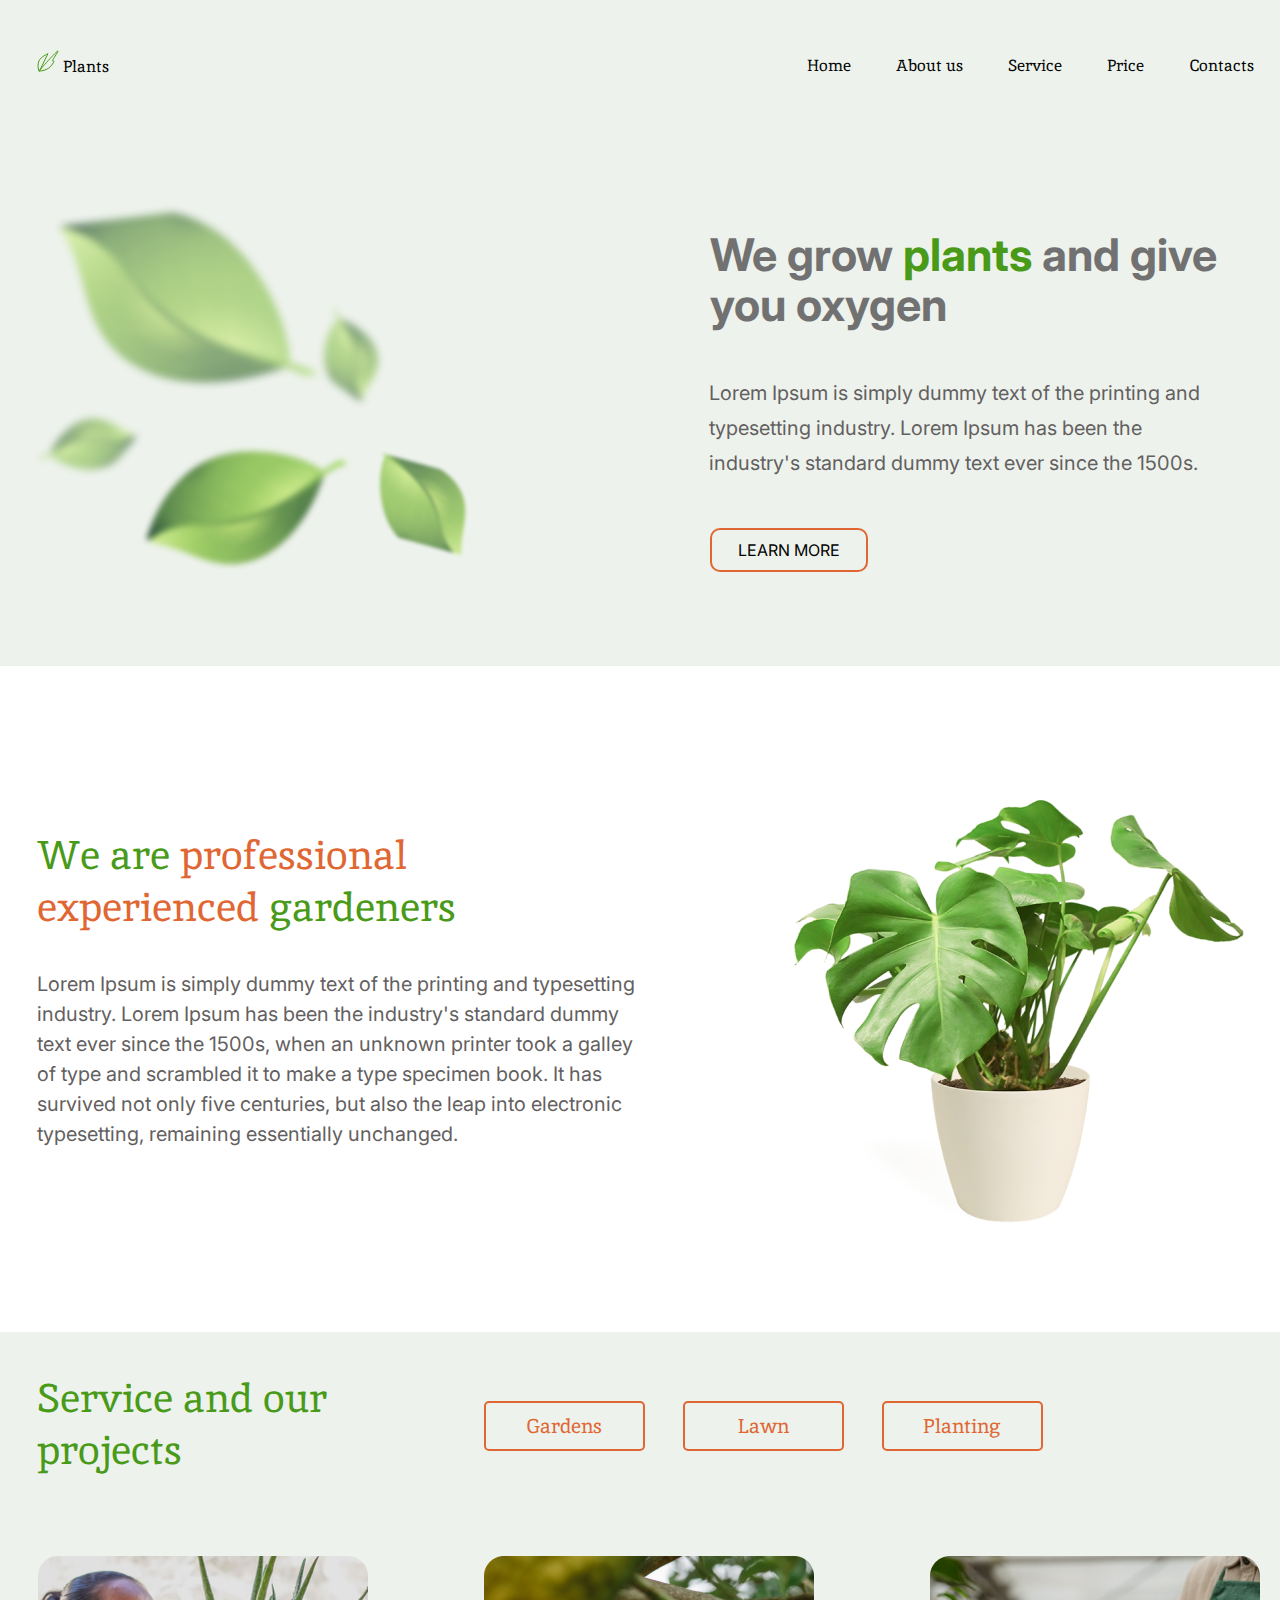
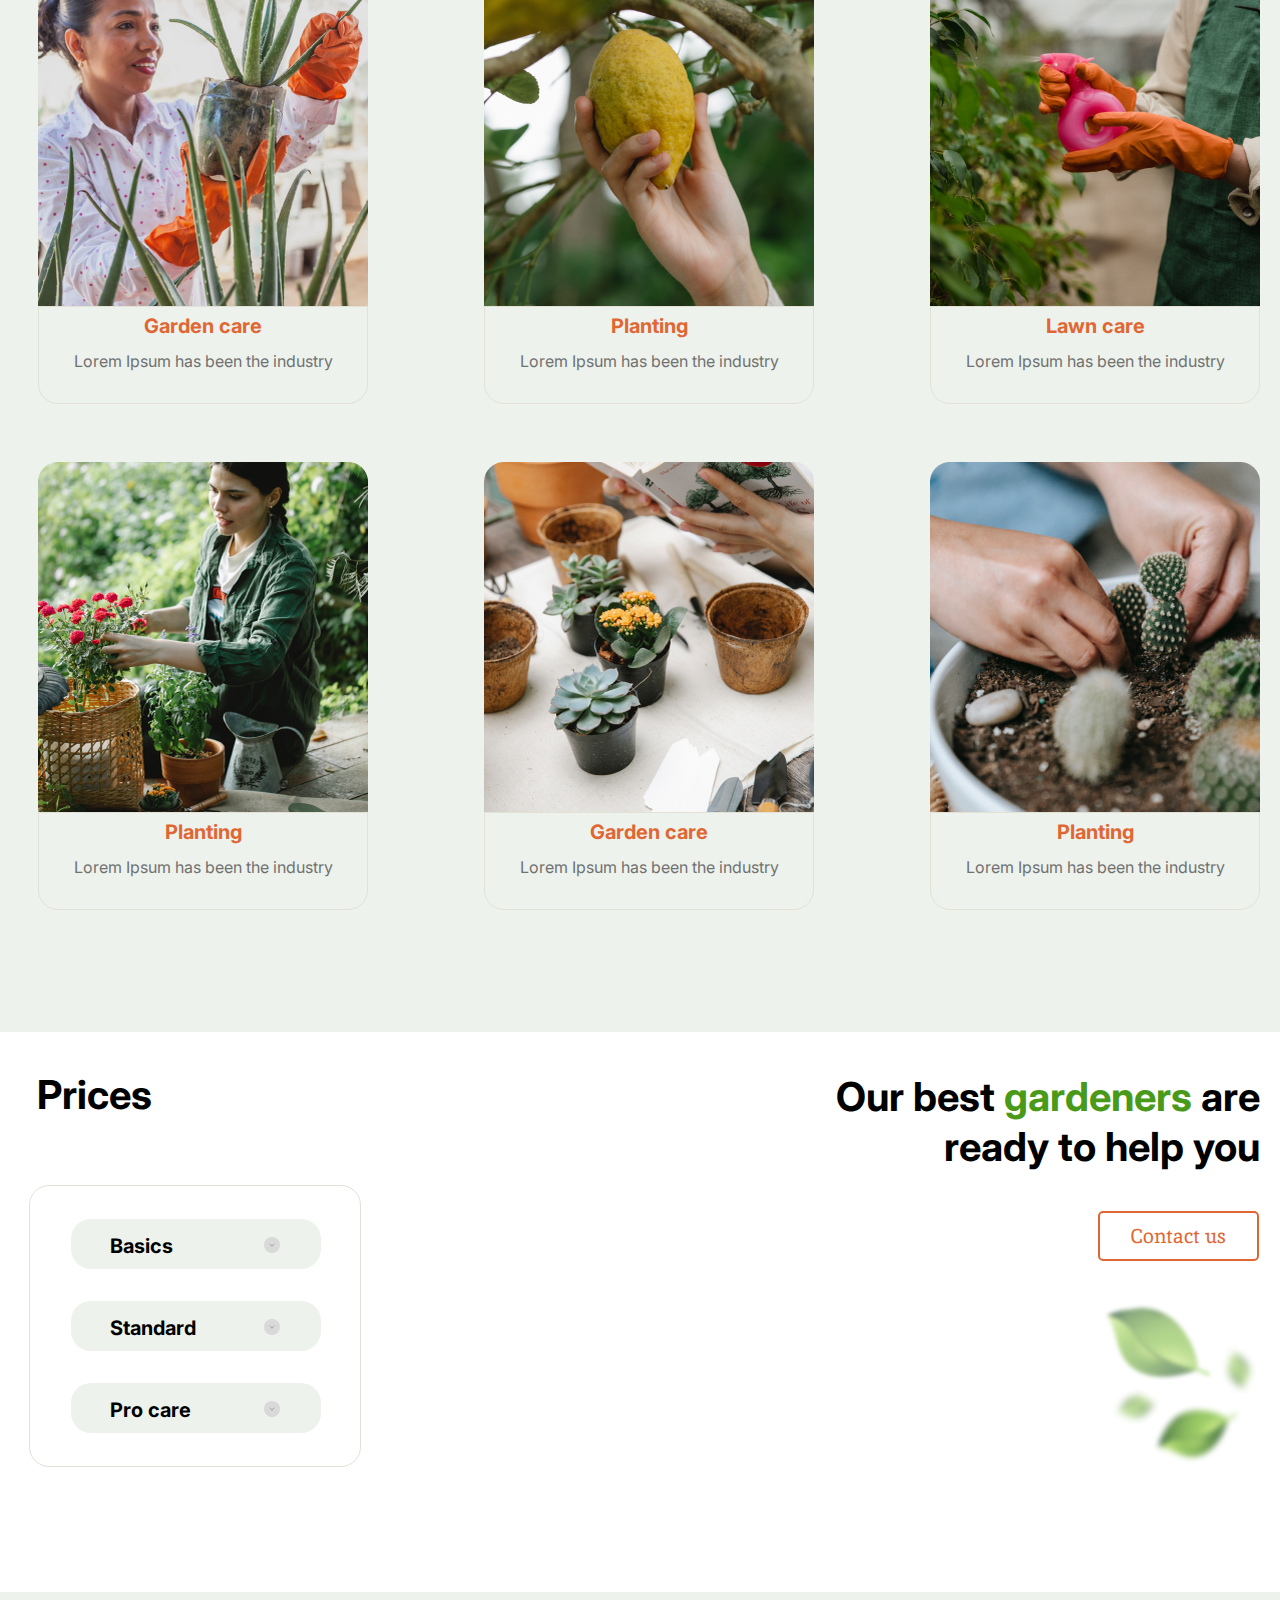
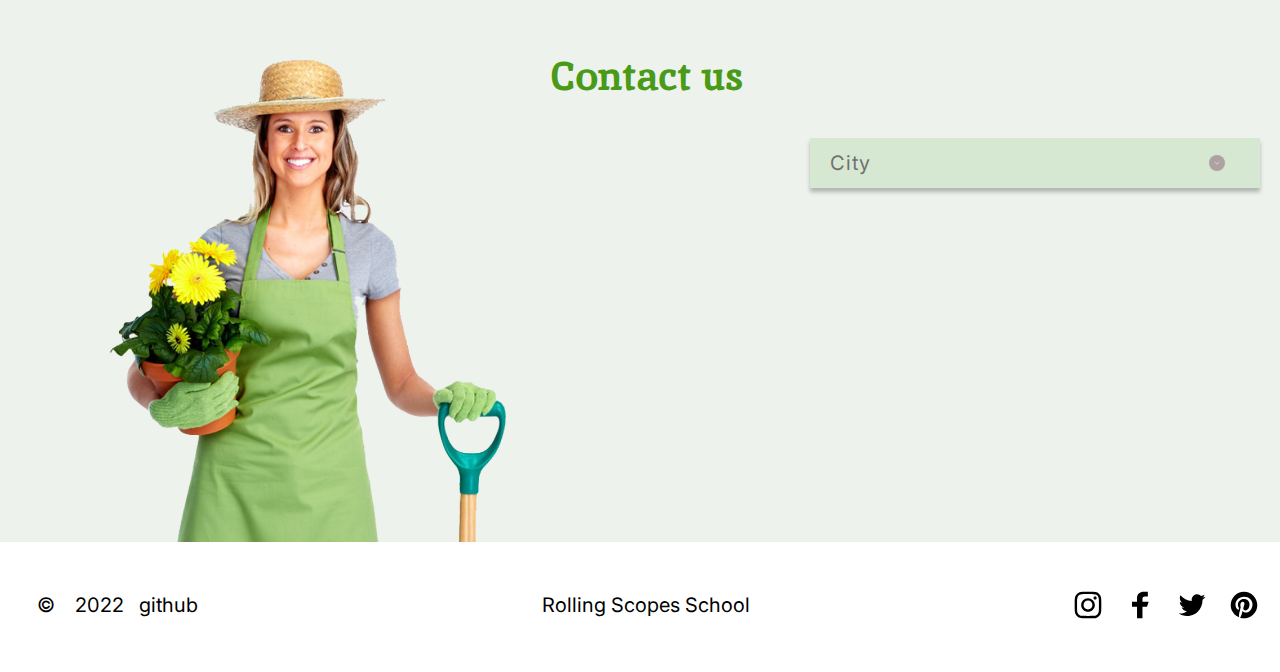
==== plants/index.html @ a3a56890 "init: add index.js" ====
<!DOCTYPE html>
<html lang="en">
<head>
    <meta charset="UTF-8">
    <meta http-equiv="X-UA-Compatible" content="IE=edge">
    <meta name="viewport" content="width=device-width, initial-scale=1.0">
    <title>Plants</title>
    <link rel="stylesheet" type="text/css" href="./assets/normalize.css">
    <link rel="preconnect" href="https://fonts.googleapis.com">
    <link rel="preconnect" href="https://fonts.gstatic.com" crossorigin>
    <link href="https://fonts.googleapis.com/css2?family=Inika:wght@400;700&family=Inter:wght@400;700&display=swap" rel="stylesheet">
    <link rel="stylesheet" href="style.css">
    <link rel="shortcut icon" href="./assets/img/favicon.png" type="image/x-icon">
</head>
<body>
    <header class="header">
        <div class="wrapper_header">
            <div class="header__logo-container">
            <a href="#"><img src="./assets/svg/logo_vector.svg" class="logo_img" alt="logo_plants"></a>
            <span>Plants</span>
            </div>
            <nav class="header__navigatiion">
                <ul class="navigation">
                    <li class="navigation__link"><a href="#" class="link-navigation">Home</a></li>
                    <li class="navigation__link"><a href="#about" class="link-navigation">About us</a></li>
                    <li class="navigation__link"><a href="#service" class="link-navigation">Service</a></li>
                    <li class="navigation__link"><a href="#price" class="link-navigation">Price</a></li>
                    <li class="navigation__link"><a href="#contact" class="link-navigation">Contacts</a></li>
                </ul>
            </nav>
        </div>
    </header>
    <main>
    <section class="welcome">
        <div class="wrapper_welcome">
            <div class="welcome__content">
                <h1 class="h1-welcome">We grow <span class="colortext">plants</span> and give you oxygen</h1>
                <p class="welcome_text">Lorem Ipsum is simply dummy text of the printing and typesetting industry. Lorem Ipsum has been the industry's standard dummy text ever since the 1500s.</p>
                <div class="welcome_buttons">
                    <button class="button button_bordered">LEARN MORE</button>
                </div>
           </div>
           <img src="./assets/img/leafs.png" class="welcome_img" alt="leafs">   
        </div>
    </section>
    <section class="about">
        <div class="wrapper_about">
            <div class="about__content">
                <h2 class="about-h2">We are <span class="pro">professional experienced</span> gardeners</h2>
                <p class="about_text">Lorem Ipsum is simply dummy text of the printing and typesetting industry. Lorem Ipsum has been the industry's standard dummy text ever since the 1500s, when an unknown printer took a galley of type and scrambled it to make a type specimen book. It has survived not only five centuries, but also the leap into electronic typesetting, remaining essentially unchanged.</p>
            </div>
            <img src="./assets/img/houseplant_1.png" class="houseplant" alt="houseplant">
        </div>
    </section>
    <section class="service" id="service">
        <div class="wrapper-services-content">            
            <h2 class="h2-service">Service and our projects</h2>
            <div class="service_buttons">
                <button class="button button_bordered_colored">Gardens</button>
                <button class="button button_bordered_colored">Lawn</button>
                <button class="button button_bordered_colored">Planting</button>
            </div>
        </div>
           
        
        <div class="wrapper-services">  
            <ul class="layout-3-column">
                <li class="service_item">
                    <img src="./assets/img/first.png" class="item-image" alt="service img">
                    <div class="item-wrapper">
                        <h3 class="item-h3">Garden care</h3>
                        <p class="item-text">Lorem Ipsum has been the industry</p>
                    </div>
                </li>
                <li class="service_item">
                    <img src="./assets/img/second.png" class="item-image" alt="service img">
                    <div class="item-wrapper">
                        <h3 class="item-h3">Planting</h3>
                        <p class="item-text">Lorem Ipsum has been the industry</p>
                    </div>
                </li>
                <li class="service_item">
                    <img src="./assets/img/third.png" class="item-image" alt="service img">
                    <div class="item-wrapper">
                        <h3 class="item-h3">Lawn care</h3>
                        <p class="item-text">Lorem Ipsum has been the industry</p>
                    </div>
                </li>
                <li class="service_item_">
                    <img src="./assets/img/fourth.png" class="item-image" alt="service img">
                    <div class="item-wrapper">
                        <h3 class="item-h3">Planting</h3>
                        <p class="item-text">Lorem Ipsum has been the industry</p>
                    </div>
                </li>
                <li class="service_item_">
                    <img src="./assets/img/fifth.png" class="item-image" alt="service img">
                    <div class="item-wrapper">
                        <h3 class="item-h3">Garden care</h3>
                        <p class="item-text">Lorem Ipsum has been the industry</p>
                    </div>
                </li>
                <li class="service_item_">
                    <img src="./assets/img/sixth.png" class="item-image" alt="service img">
                    <div class="item-wrapper">
                        <h3 class="item-h3">Planting</h3>
                        <p class="item-text">Lorem Ipsum has been the industry</p>
                    </div>
                </li>
            </ul>
        </div>
    </section>


    <section class="prices" id="price">
        <div class="wrapper_prices">
            <div class="prices-box">
                <h2 class="prices-h2">Prices</h2>
                <div class="accourdion">
                    <!--<ul class="accourdion-ul">
                        <li class="accourdion-li">
                            Basics
                        </li>
                        <li class="accoudion-li">
                            Standard
                        </li>
                        <li class="accourdion-li">
                            Pro care
                        </li>
                    </ul>-->
                    <div class="accurdion-list">
                    <details class="details_">
                        <summary class="accourdion-list-item">Basics</summary>
                        <!--Some text-->
                    </details>
                    <details class="details_">
                        <summary class="accourdion-list-item">Standard</summary>
                        <!--Some text-->
                    </details>
                    <details class="details_">
                        <summary class="accourdion-list-item">Pro care</summary>
                        <!--Some text-->
                    </details>
                    </div>
                </div>
            </div>
            <div class="text-call-us">
                <p class="call-us-text">Our best <span class="colortext">gardeners</span> are ready to help you</p>
            
                <div class="prices_button">
                    <button class="button button_bordered_bgwhite">Contact us</button>
                 </div>
                 <img src="./assets/img/leafs-sm.png" class="leaf_sm" alt="leaf">
           </div>
        </div>
    </section>


    
   <section class="contacts" id="contact">
        <div class="wrapper-contacts">
            <h2 class="h2-contacts">Contact us</h2>

            <div class="prices_contact">
                <div class="city-menu">City</div>
            </div>
        </div>
    </section>
    </main>
   <footer class="footer">
        <div class="wrapper-footer">
        
            <a href="http://github.com/alexey888888/" class="github">
                &#169; &nbsp;&nbsp;&nbsp;2022&nbsp;&nbsp; github
            </a>
            <a href="http://rs.school/js-stage0/" class="rsschool">Rolling Scopes School</a>
            <ul class="social">
                <li class="social-item"><a href="#"><img src="./assets/svg/inst.svg" alt="icon-inst"></a></li>
                <li class="social-item"><a href="#"><img src="./assets/svg/fb.svg" alt="icon-inst"></a></li>
                <li class="social-item"><a href="#"><img src="./assets/svg/tw.svg" alt="icon-inst"></a></li>
                <li class="social-item"><a href="#"><img src="./assets/svg/pinterest.svg" alt="icon-inst"></a></li>
            </ul>
            
        </div>
    </footer>
    <script src="index.js"></script>
</body>
</html>
---- plants/style.css ----
html {
    font-size: 10px;
    scroll-behavior: smooth;
}

body {
    font-size: 1.6rem;
    font-family: 'Inter', Verdana, sans-serif;

}

.logo_img {
    padding-left: 3px;
}

.header {
    box-sizing: border-box;
    height: 134px;
    background: #EDF2EC;
    padding: 20px 0 62px 7px;
    font-family: 'Inika', serif;
    margin: auto;
}

.wrapper_header {
    display: flex;
    max-width: 1220px;
    margin: auto;
    align-items: center;
    justify-content: space-between;
}

.navigation {
    width: 452px;
    padding-left: 109px;
    display: flex;
    justify-content: space-between;
    font-size: 16px;
    line-height: 50px;
    color: #010201;
}

.navigation__link {
    list-style: none;
    padding-left: 5px;
    padding-top: 5px;
    padding-bottom: 0px;
    padding-right: 0px;
    cursor: pointer;
}

.link-navigation {
    text-decoration: none;
    color:#010201;
}

.link-navigation:hover {
    color: #E06733;
    transition: all .3s;
}

.navigation__link:hover {
    color: #E06733;
}

.button {
    font-family: 'Inter';
    font-style: normal;
    font-weight: 400;
    font-size: 16px;
    line-height: 20px;
    color: #010201;
    transition: all .9s;
}

.button_bordered {
    background: #EDF2EC;
    box-sizing: border-box;
    width: 158px;
    height: 44px;
    left: 734px;
    top: 377px;
    border: 2px solid #E06733;
    border-radius: 10px;
    cursor: pointer;
}

.button_bordered:hover {
    background: #E06733;
    color: #FFFFFF;
}

.welcome_buttons {
    position: relative;
    left: 8px;
    top: 3px;
}

.welcome {
    margin: auto;
    box-sizing: border-box;
    height: 532px;
    background: #EDF2EC;
}

.wrapper_welcome {
    display: flex;
    max-width: 1222px;
    margin: auto;
    align-items: center;
    justify-content: space-between;
    flex-direction: row-reverse;
    height: 407.36px;
    padding-top: 62px;
}

.h1-welcome {
    margin: 0 auto;
    font-family: 'Inter';
    font-style: normal;
    font-weight: 700;
    font-size: 45px;
    line-height: 50px;
    width: 549px;
    height: 150px;
    color: #717171;
    position: relative;
    left: 8px;
}

.colortext {
    color: #499A18;
}

.welcome_text {
    width: 525.44px;
    height: 105px;
    font-family: 'Inter';
    font-style: normal;
    font-weight: 400;
    font-size: 20px;
    line-height: 35px;
    color: #636060;
    position: relative;
    left: 7px;
    top: -24px;
}

.about {
    box-sizing: border-box;
    margin: auto;
    height: 666px;
    background: #FFFFFF;
    }

.wrapper_about {
    display: flex;
    max-width: 1222px;
    margin: auto;
    align-items: center;
    justify-content: space-between;
    height: 479px;
    padding-top: 93px;
    }

.about-h2 {
    width: 463px;
    height: 102px;
    font-family: 'Inika';
    font-style: normal;
    font-weight: 400;
    font-size: 40px;
    line-height: 52px;
    color: #499A18;
    position: relative;
    left: 8px;
    top: -5px;
}

.pro {
    color: #E06733;
}

.about_text {
    width: 605px;
    height: 208px;
    font-family: 'Inter';
    font-style: normal;
    font-weight: 400;
    font-size: 20px;
    line-height: 30px;
    color: #636060;
    position: relative;
    left: 8px;
}

.houseplant {
    position: relative;
    left: 7px;
}

.service {
    margin: auto;
    box-sizing: border-box;
    height: 1300px;
    left: 0px;
    top: 1332px;
    background: #EDF2EC;
}

.wrapper-services-content {
    box-sizing: border-box;
    height: 94px;
    display: flex;
    max-width: 1007px;
    margin: auto;
    align-items: center;
    justify-content: space-between;
}

.h2-service {
width: 306px;
height: 94px;
font-family: 'Inika';
font-style: normal;
font-weight: 400;
font-size: 40px;
line-height: 52px;
color: #499A18;
position: relative;
top: 40px;
right: 100px;
}

.button_bordered_colored {
    color:  #E06733;
    background: #EDF2EC;
    box-sizing: border-box;
    width: 161px;
    height: 50px;
    border: 2px solid #E06733;
    border-radius: 5px;
    cursor: pointer;
    font-family: 'Inika';
    font-style: normal;
    font-weight: 400;
    font-size: 20px;
    line-height: 26px;
}

.button_bordered_colored:hover {
    background: #E06733;
    color: #FFFFFF; 
}

.service_buttons {
    margin: auto;
    width: 559px;
    height: 50px;
    display: flex;
    justify-content: space-between;
    position: relative;
    top: 47px;
    right: 30px;
}

.wrapper-services {
    margin: auto;
    max-width: 1222px;
    height: 955px;
    display: flex;
    align-items: center;
    justify-content: space-between;
}

.layout-3-column {
    display: grid;
    grid-template-columns: 1fr 1fr 1fr;
    column-gap: 116px;
    row-gap: 30px;
    padding-top: 230px;
    padding-left: 9px;

    
}


.item-wrapper {
    border: 1px solid #E3E1D5;
    border-bottom-left-radius: 20px;
    border-bottom-right-radius: 20px;
}

.item-image {
    display: block;
}

.service_item_ {
    position: relative;
    top: 28px;
    list-style: none;
}

.service_item {
    list-style: none;
}

.item-h3 {
    text-align: center;
    position: relative;
    bottom:11px;
    font-family: 'Inter';
    font-style: normal;
    font-weight: 700;
    font-size: 20px;
    line-height: 20px;
    color: #E06733;
}

.item-text {
    text-align: center;
    position: relative;
    bottom: 16px;
    font-family: 'Inter';
    font-style: normal;
    font-weight: 400;
    font-size: 16px;
    line-height: 20px;
    color: #717171;
}

.prices {
    box-sizing: border-box;
    margin: auto;
    height: 560px;
    background: #FFFFFF;
    }

.wrapper_prices {
    max-width: 1222px;
    margin: auto;
    display: flex;
    align-items: center;
    justify-content: space-between;
}

.price-box {
    position: absolute;  
}

.accourdion {
    box-sizing: border-box;
    display: flex;
    width: 332px;
    height: 282.01px;
    padding: 33px 41px;
    border: 1px solid #E3E1D5;
    border-radius: 20px;
    position: absolute;
}

.accurdion-list {
    width: 452px;
    display: flex;
    flex-direction: column;
    align-items: center;

    font-size: 16px;
    line-height: 50px;
    color: #010201;

}

.details_ {
    padding-bottom: 32px;
}

summary {
    display: block;
  }
  
 summary::-webkit-details-marker {
    display: none;
  }

.accourdion-list-item {
    font-family: 'Inter';
    font-style: normal;
    font-weight: 700;
    font-size: 20px;
    line-height: 20px;
    color: #010201;
    transition: all .3s;
    background: #EDF2EC;
    box-sizing: border-box;
    width: 250px;
    height: 50px;
    left: 734px;
    top: 377px;
    border-radius: 20px;
    cursor: pointer;
    padding-top: 17px;
    padding-left: 39px;
    color: #000000;
  }

.accourdion-list-item:hover {
    background-color: #D6E7D2;
    transition: all .9s;
  }

.text-call-us {
    display: flex;
    flex-direction: column;
    align-items: flex-end;
}

.button_bordered_bgwhite {
    color:  #E06733;
    background: #FFFFFF;
    box-sizing: border-box;
    width: 161px;
    height: 50px;
    border: 2px solid #E06733;
    border-radius: 5px;
    cursor: pointer;
    font-family: 'Inika';
    font-style: normal;
    font-weight: 400;
    font-size: 20px;
    line-height: 26px;
    position: relative;
    left: 8px;
    bottom: 1px;
}

.button_bordered_bgwhite:hover {
    background: #E06733;
    color: #FFFFFF; 
}

.text-call-us {
    width: 452px;
    height: 191.01px;
}

.call-us-text {
    font-family: 'Inter';
    font-style: normal;
    font-weight: 700;
    font-size: 40px;
    line-height: 50px;
    text-align: right;
    color: #000000;
    position: relative;
    left: 9px;
}

.leaf_sm {
   position: relative;
   top: 33px;
   left: 16px;
}

.prices-h2 {
    font-family: 'Inter';
    font-style: normal;
    font-weight: 700;
    font-size: 40px;
    line-height: 48px;
    color: #000000;
    position: relative;
    left: 8px;
    bottom: 33px;
}

.accourdion-list-item::after {
    content: "";
    display: block;
    width: 16px;
    height: 16px;
    border-radius: 50%;
    background-color: #D9D9D9;
    background-image: url(assets/svg/arrow.svg);
    background-position: 50% 50%;
    background-repeat: no-repeat;
    position: relative;
    bottom: 19px;
    left: 154px;
}

.contacts {
    margin: auto;
    box-sizing: border-box;
    height: 550px;
    background: #EDF2EC;
    background-image: url(assets/img/contact_woman.png);
    background-repeat: no-repeat;
    background-position: 110px bottom;
}

.wrapper-contacts {
    box-sizing: border-box;
    width: 1007px;
    height: 94px;
    display: flex;
    max-width: 1007px;
    margin: auto;
    align-items: center;
    justify-content: space-between;     
}

.h2-contacts {
    font-family: 'Inika';
    font-style: normal;
    font-weight: 700;
    font-size: 40px;
    line-height: 52px;
    color: #499A18;
    position: relative;
    left: 414px;
    top: 37px;
}

.city-menu {
    font-family: 'Inter';
    font-style: normal;
    font-weight: 400;
    font-size: 20px;
    line-height: 40px;
    letter-spacing: 0.05em;
    color: #717171;
    transition: all .3s;
    background: #D6E7D2;
    box-sizing: border-box;
    width: 450px;
    height: 50px;
    cursor: pointer;
    padding: 5px 35px 5px 20px;
    box-shadow: 0 4px 4px rgb(0 0 0 / 25%);
  }

.city-menu::after {
    content: "";
    display: block;
    width: 16px;
    height: 16px;
    border-radius: 50%;
    background-color: #AEA1A1;
    background-image: url(assets/svg/arrow_2.svg);
    background-position: 50% 50%;
    background-repeat: no-repeat;
    position: relative;
    bottom: 28px;
    left: 379px;
}

.city-menu:hover {
    background-color: #C1E698;
    transition: all .9s;
  }

.prices_contact {
    position: relative;
    left: 116px;
    top: 124px;
}

.footer {
    height: 130px;
    box-sizing: border-box;
    background: #FFFFFF;
    margin: auto;
}

.wrapper-footer {
    box-sizing: border-box;
    display: flex;
    max-width: 1220px;
    margin: auto;
    align-items: center;
    justify-content: space-between;
}

.social {
    width: 188px;
    display: flex;
    justify-content: space-between;
    position: relative;
    top: 31px;
    left: 10px;
    }

.social-item {
    list-style: none;
}

.github {
    text-decoration: none;
    color: #000000;
    font-family: 'Inter';
    font-style: normal;
    font-weight: 400;
    font-size: 20px;
    line-height: 50px;
    position: relative;
    top: 29px;
    left: 7px;
}

.rsschool {
    text-decoration: none;
    color: #000000;
    font-family: 'Inter';
    font-style: normal;
    font-weight: 400;
    font-size: 20px;
    line-height: 50px;
    position: relative;
    top: 29px;
    left: 39px;
}
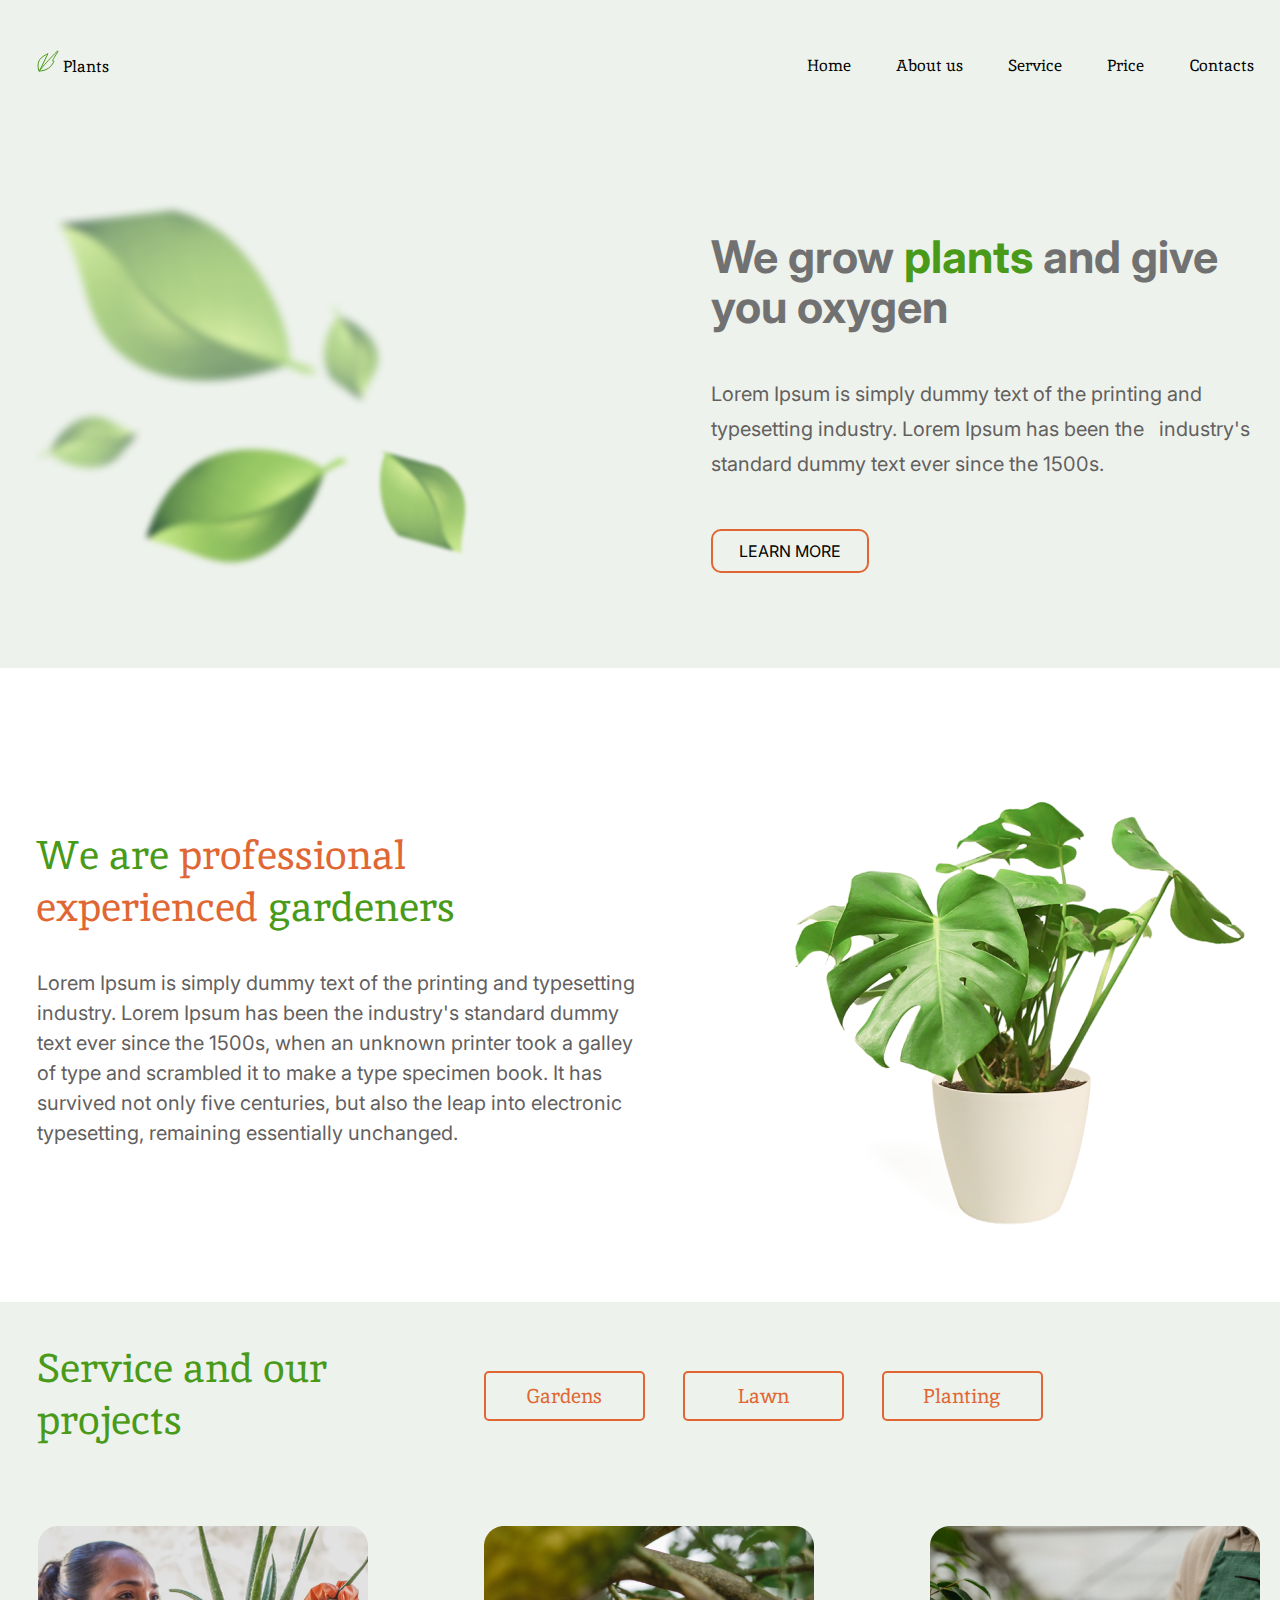
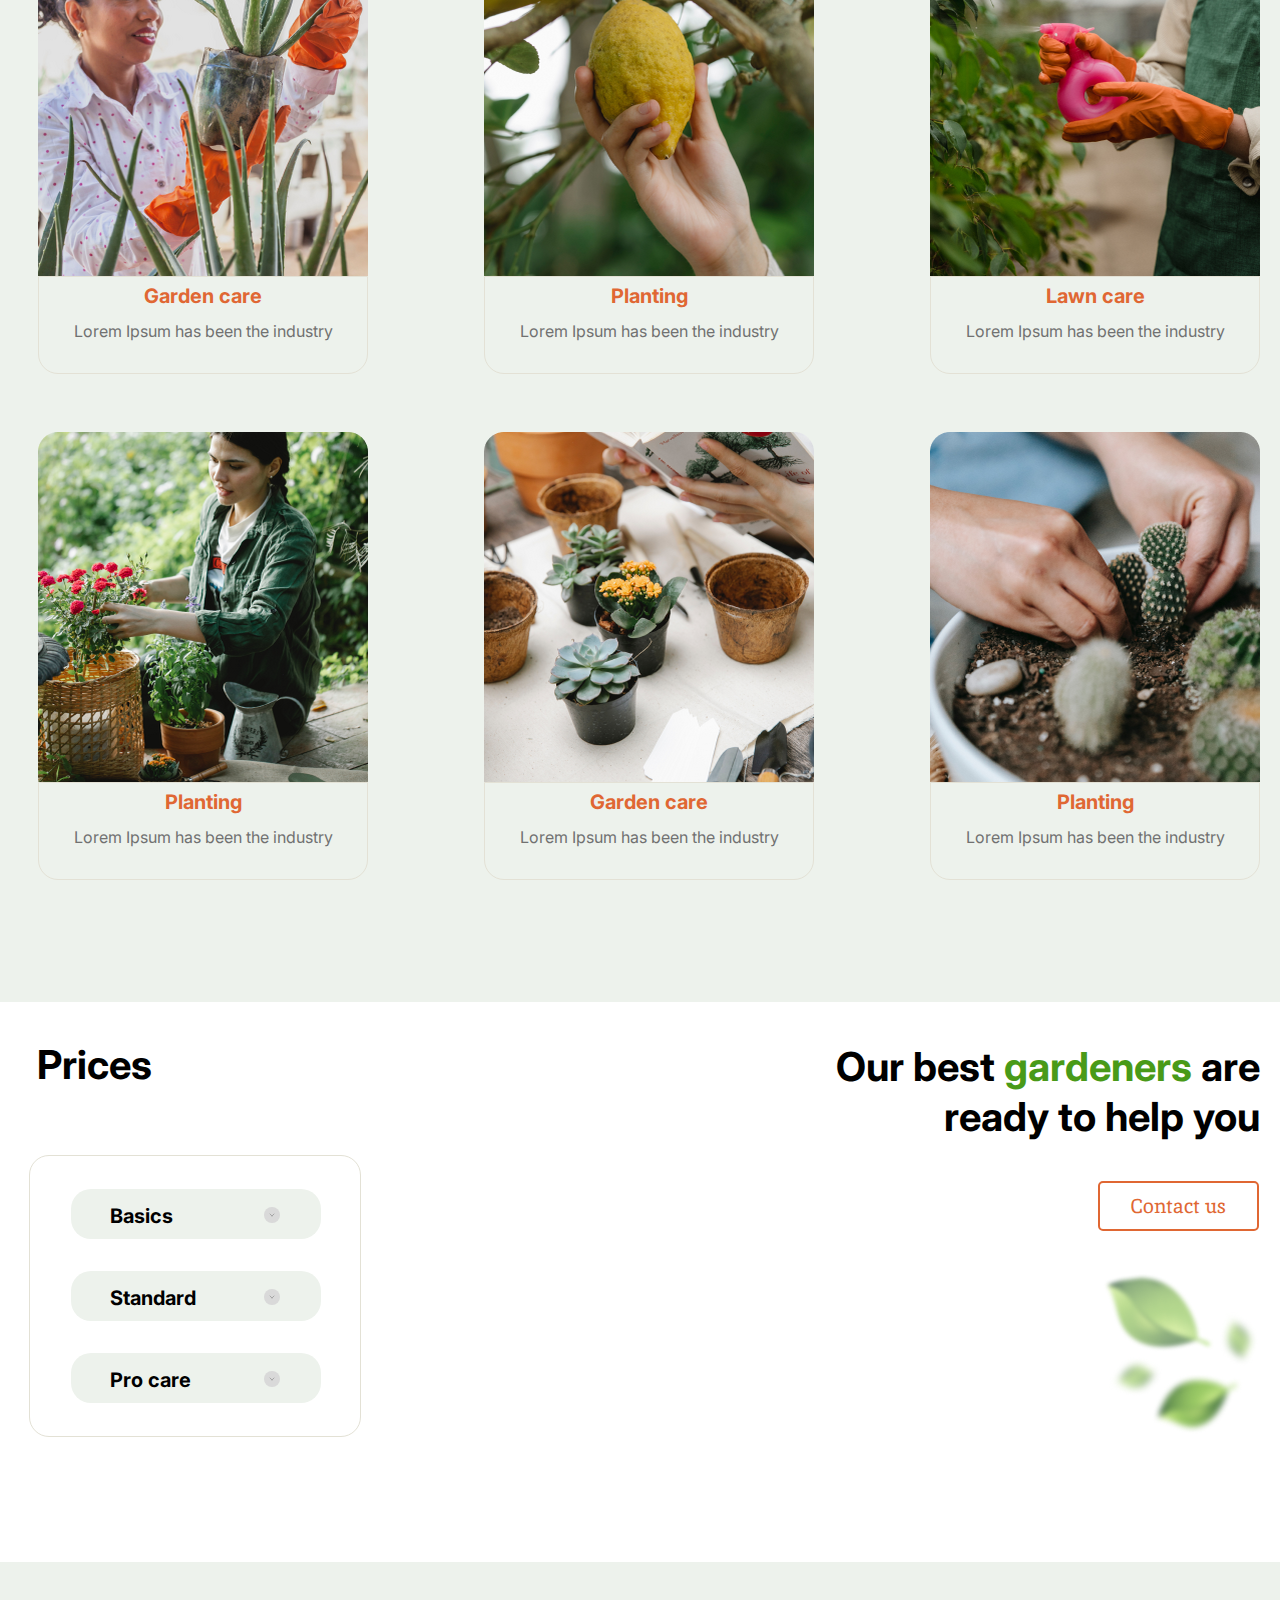
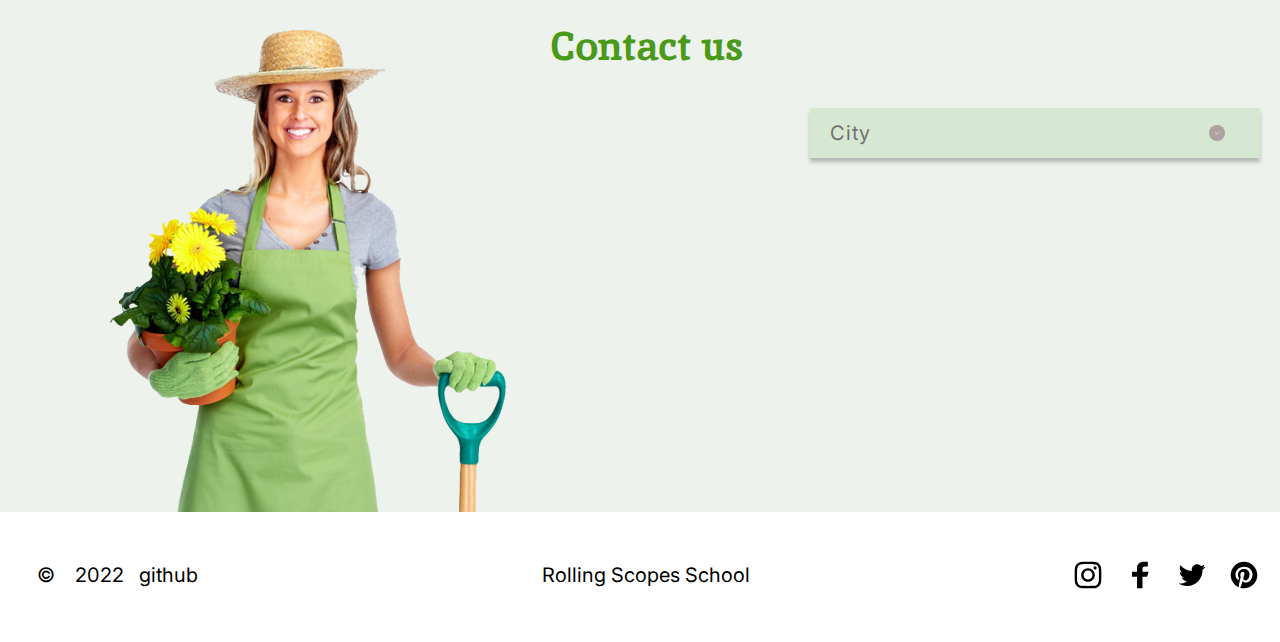
==== commit fb08edc5: "update: change style.css welcome and aboute" ====
--- a/plants/index.html
+++ b/plants/index.html
@@ -1,123 +1,190 @@
 <!DOCTYPE html>
 <html lang="en">
-<head>
-    <meta charset="UTF-8">
-    <meta http-equiv="X-UA-Compatible" content="IE=edge">
-    <meta name="viewport" content="width=device-width, initial-scale=1.0">
+  <head>
+    <meta charset="UTF-8" />
+    <meta http-equiv="X-UA-Compatible" content="IE=edge" />
+    <meta name="viewport" content="width=device-width, initial-scale=1.0" />
     <title>Plants</title>
-    <link rel="stylesheet" type="text/css" href="./assets/normalize.css">
-    <link rel="preconnect" href="https://fonts.googleapis.com">
-    <link rel="preconnect" href="https://fonts.gstatic.com" crossorigin>
-    <link href="https://fonts.googleapis.com/css2?family=Inika:wght@400;700&family=Inter:wght@400;700&display=swap" rel="stylesheet">
-    <link rel="stylesheet" href="style.css">
-    <link rel="shortcut icon" href="./assets/img/favicon.png" type="image/x-icon">
-</head>
-<body>
+    <link rel="stylesheet" type="text/css" href="./assets/normalize.css" />
+    <link rel="preconnect" href="https://fonts.googleapis.com" />
+    <link rel="preconnect" href="https://fonts.gstatic.com" crossorigin />
+    <link
+      href="https://fonts.googleapis.com/css2?family=Inika:wght@400;700&family=Inter:wght@400;700&display=swap"
+      rel="stylesheet"
+    />
+    <link rel="stylesheet" href="style.css" />
+    <link
+      rel="shortcut icon"
+      href="./assets/img/favicon.png"
+      type="image/x-icon"
+    />
+  </head>
+  <body>
     <header class="header">
-        <div class="wrapper_header">
-            <div class="header__logo-container">
-            <a href="#"><img src="./assets/svg/logo_vector.svg" class="logo_img" alt="logo_plants"></a>
-            <span>Plants</span>
-            </div>
-            <nav class="header__navigatiion">
-                <ul class="navigation">
-                    <li class="navigation__link"><a href="#" class="link-navigation">Home</a></li>
-                    <li class="navigation__link"><a href="#about" class="link-navigation">About us</a></li>
-                    <li class="navigation__link"><a href="#service" class="link-navigation">Service</a></li>
-                    <li class="navigation__link"><a href="#price" class="link-navigation">Price</a></li>
-                    <li class="navigation__link"><a href="#contact" class="link-navigation">Contacts</a></li>
-                </ul>
-            </nav>
-        </div>
+      <div class="wrapper_header">
+        <div class="header__logo-container">
+          <a href="#"
+            ><img
+              src="./assets/svg/logo_vector.svg"
+              class="logo_img"
+              alt="logo_plants"
+          /></a>
+          <span>Plants</span>
+        </div>
+        <nav class="header__navigatiion">
+          <ul class="navigation">
+            <li class="navigation__link">
+              <a href="#" class="link-navigation">Home</a>
+            </li>
+            <li class="navigation__link">
+              <a href="#about" class="link-navigation">About us</a>
+            </li>
+            <li class="navigation__link">
+              <a href="#service" class="link-navigation">Service</a>
+            </li>
+            <li class="navigation__link">
+              <a href="#price" class="link-navigation">Price</a>
+            </li>
+            <li class="navigation__link">
+              <a href="#contact" class="link-navigation">Contacts</a>
+            </li>
+          </ul>
+        </nav>
+      </div>
     </header>
     <main>
-    <section class="welcome">
+      <section class="welcome">
         <div class="wrapper_welcome">
-            <div class="welcome__content">
-                <h1 class="h1-welcome">We grow <span class="colortext">plants</span> and give you oxygen</h1>
-                <p class="welcome_text">Lorem Ipsum is simply dummy text of the printing and typesetting industry. Lorem Ipsum has been the industry's standard dummy text ever since the 1500s.</p>
-                <div class="welcome_buttons">
-                    <button class="button button_bordered">LEARN MORE</button>
-                </div>
-           </div>
-           <img src="./assets/img/leafs.png" class="welcome_img" alt="leafs">   
-        </div>
-    </section>
-    <section class="about">
+          <div class="welcome__img">
+            <img src="./assets/img/leafs.png" class="welcome_img" alt="leafs" />
+          </div>
+          <div class="welcome__content">
+            <h1 class="h1-welcome">
+              We grow <span class="colortext">plants</span> and give you oxygen
+            </h1>
+            <p class="welcome_text">
+              Lorem Ipsum is simply dummy text of the printing and typesetting
+              industry. Lorem Ipsum has been the &nbsp; industry's standard
+              dummy text ever since the 1500s.
+            </p>
+            <div class="welcome_buttons">
+              <button class="button button_bordered">LEARN MORE</button>
+            </div>
+          </div>
+        </div>
+      </section>
+      <section class="about">
         <div class="wrapper_about">
-            <div class="about__content">
-                <h2 class="about-h2">We are <span class="pro">professional experienced</span> gardeners</h2>
-                <p class="about_text">Lorem Ipsum is simply dummy text of the printing and typesetting industry. Lorem Ipsum has been the industry's standard dummy text ever since the 1500s, when an unknown printer took a galley of type and scrambled it to make a type specimen book. It has survived not only five centuries, but also the leap into electronic typesetting, remaining essentially unchanged.</p>
-            </div>
-            <img src="./assets/img/houseplant_1.png" class="houseplant" alt="houseplant">
-        </div>
-    </section>
-    <section class="service" id="service">
-        <div class="wrapper-services-content">            
-            <h2 class="h2-service">Service and our projects</h2>
-            <div class="service_buttons">
-                <button class="button button_bordered_colored">Gardens</button>
-                <button class="button button_bordered_colored">Lawn</button>
-                <button class="button button_bordered_colored">Planting</button>
-            </div>
-        </div>
-           
-        
-        <div class="wrapper-services">  
-            <ul class="layout-3-column">
-                <li class="service_item">
-                    <img src="./assets/img/first.png" class="item-image" alt="service img">
-                    <div class="item-wrapper">
-                        <h3 class="item-h3">Garden care</h3>
-                        <p class="item-text">Lorem Ipsum has been the industry</p>
-                    </div>
-                </li>
-                <li class="service_item">
-                    <img src="./assets/img/second.png" class="item-image" alt="service img">
-                    <div class="item-wrapper">
-                        <h3 class="item-h3">Planting</h3>
-                        <p class="item-text">Lorem Ipsum has been the industry</p>
-                    </div>
-                </li>
-                <li class="service_item">
-                    <img src="./assets/img/third.png" class="item-image" alt="service img">
-                    <div class="item-wrapper">
-                        <h3 class="item-h3">Lawn care</h3>
-                        <p class="item-text">Lorem Ipsum has been the industry</p>
-                    </div>
-                </li>
-                <li class="service_item_">
-                    <img src="./assets/img/fourth.png" class="item-image" alt="service img">
-                    <div class="item-wrapper">
-                        <h3 class="item-h3">Planting</h3>
-                        <p class="item-text">Lorem Ipsum has been the industry</p>
-                    </div>
-                </li>
-                <li class="service_item_">
-                    <img src="./assets/img/fifth.png" class="item-image" alt="service img">
-                    <div class="item-wrapper">
-                        <h3 class="item-h3">Garden care</h3>
-                        <p class="item-text">Lorem Ipsum has been the industry</p>
-                    </div>
-                </li>
-                <li class="service_item_">
-                    <img src="./assets/img/sixth.png" class="item-image" alt="service img">
-                    <div class="item-wrapper">
-                        <h3 class="item-h3">Planting</h3>
-                        <p class="item-text">Lorem Ipsum has been the industry</p>
-                    </div>
-                </li>
-            </ul>
-        </div>
-    </section>
-
-
-    <section class="prices" id="price">
+          <div class="about__content">
+            <h2 class="about-h2">
+              We are <span class="pro">professional experienced</span> gardeners
+            </h2>
+            <p class="about_text">
+              Lorem Ipsum is simply dummy text of the printing and typesetting
+              industry. Lorem Ipsum has been the industry's standard dummy text
+              ever since the 1500s, when an unknown printer took a galley of
+              type and scrambled it to make a type specimen book. It has
+              survived not only five centuries, but also the leap into
+              electronic typesetting, remaining essentially unchanged.
+            </p>
+          </div>
+          <div class="about__img">
+            <img
+              src="./assets/img/houseplant_1.png"
+              class="houseplant"
+              alt="houseplant"
+            />
+          </div>
+        </div>
+      </section>
+      <section class="service" id="service">
+        <div class="wrapper-services-content">
+          <h2 class="h2-service">Service and our projects</h2>
+          <div class="service_buttons">
+            <button class="button button_bordered_colored">Gardens</button>
+            <button class="button button_bordered_colored">Lawn</button>
+            <button class="button button_bordered_colored">Planting</button>
+          </div>
+        </div>
+
+        <div class="wrapper-services">
+          <ul class="layout-3-column">
+            <li class="service_item">
+              <img
+                src="./assets/img/first.png"
+                class="item-image"
+                alt="service img"
+              />
+              <div class="item-wrapper">
+                <h3 class="item-h3">Garden care</h3>
+                <p class="item-text">Lorem Ipsum has been the industry</p>
+              </div>
+            </li>
+            <li class="service_item">
+              <img
+                src="./assets/img/second.png"
+                class="item-image"
+                alt="service img"
+              />
+              <div class="item-wrapper">
+                <h3 class="item-h3">Planting</h3>
+                <p class="item-text">Lorem Ipsum has been the industry</p>
+              </div>
+            </li>
+            <li class="service_item">
+              <img
+                src="./assets/img/third.png"
+                class="item-image"
+                alt="service img"
+              />
+              <div class="item-wrapper">
+                <h3 class="item-h3">Lawn care</h3>
+                <p class="item-text">Lorem Ipsum has been the industry</p>
+              </div>
+            </li>
+            <li class="service_item_">
+              <img
+                src="./assets/img/fourth.png"
+                class="item-image"
+                alt="service img"
+              />
+              <div class="item-wrapper">
+                <h3 class="item-h3">Planting</h3>
+                <p class="item-text">Lorem Ipsum has been the industry</p>
+              </div>
+            </li>
+            <li class="service_item_">
+              <img
+                src="./assets/img/fifth.png"
+                class="item-image"
+                alt="service img"
+              />
+              <div class="item-wrapper">
+                <h3 class="item-h3">Garden care</h3>
+                <p class="item-text">Lorem Ipsum has been the industry</p>
+              </div>
+            </li>
+            <li class="service_item_">
+              <img
+                src="./assets/img/sixth.png"
+                class="item-image"
+                alt="service img"
+              />
+              <div class="item-wrapper">
+                <h3 class="item-h3">Planting</h3>
+                <p class="item-text">Lorem Ipsum has been the industry</p>
+              </div>
+            </li>
+          </ul>
+        </div>
+      </section>
+
+      <section class="prices" id="price">
         <div class="wrapper_prices">
-            <div class="prices-box">
-                <h2 class="prices-h2">Prices</h2>
-                <div class="accourdion">
-                    <!--<ul class="accourdion-ul">
+          <div class="prices-box">
+            <h2 class="prices-h2">Prices</h2>
+            <div class="accourdion">
+              <!--<ul class="accourdion-ul">
                         <li class="accourdion-li">
                             Basics
                         </li>
@@ -128,61 +195,72 @@
                             Pro care
                         </li>
                     </ul>-->
-                    <div class="accurdion-list">
-                    <details class="details_">
-                        <summary class="accourdion-list-item">Basics</summary>
-                        <!--Some text-->
-                    </details>
-                    <details class="details_">
-                        <summary class="accourdion-list-item">Standard</summary>
-                        <!--Some text-->
-                    </details>
-                    <details class="details_">
-                        <summary class="accourdion-list-item">Pro care</summary>
-                        <!--Some text-->
-                    </details>
-                    </div>
-                </div>
+              <div class="accurdion-list">
+                <details class="details_">
+                  <summary class="accourdion-list-item">Basics</summary>
+                  <!--Some text-->
+                </details>
+                <details class="details_">
+                  <summary class="accourdion-list-item">Standard</summary>
+                  <!--Some text-->
+                </details>
+                <details class="details_">
+                  <summary class="accourdion-list-item">Pro care</summary>
+                  <!--Some text-->
+                </details>
+              </div>
             </div>
-            <div class="text-call-us">
-                <p class="call-us-text">Our best <span class="colortext">gardeners</span> are ready to help you</p>
-            
-                <div class="prices_button">
-                    <button class="button button_bordered_bgwhite">Contact us</button>
-                 </div>
-                 <img src="./assets/img/leafs-sm.png" class="leaf_sm" alt="leaf">
-           </div>
-        </div>
-    </section>
-
-
-    
-   <section class="contacts" id="contact">
+          </div>
+          <div class="text-call-us">
+            <p class="call-us-text">
+              Our best <span class="colortext">gardeners</span> are ready to
+              help you
+            </p>
+
+            <div class="prices_button">
+              <button class="button button_bordered_bgwhite">Contact us</button>
+            </div>
+            <img src="./assets/img/leafs-sm.png" class="leaf_sm" alt="leaf" />
+          </div>
+        </div>
+      </section>
+
+      <section class="contacts" id="contact">
         <div class="wrapper-contacts">
-            <h2 class="h2-contacts">Contact us</h2>
-
-            <div class="prices_contact">
-                <div class="city-menu">City</div>
-            </div>
-        </div>
-    </section>
+          <h2 class="h2-contacts">Contact us</h2>
+
+          <div class="prices_contact">
+            <div class="city-menu">City</div>
+          </div>
+        </div>
+      </section>
     </main>
-   <footer class="footer">
-        <div class="wrapper-footer">
-        
-            <a href="http://github.com/alexey888888/" class="github">
-                &#169; &nbsp;&nbsp;&nbsp;2022&nbsp;&nbsp; github
-            </a>
-            <a href="http://rs.school/js-stage0/" class="rsschool">Rolling Scopes School</a>
-            <ul class="social">
-                <li class="social-item"><a href="#"><img src="./assets/svg/inst.svg" alt="icon-inst"></a></li>
-                <li class="social-item"><a href="#"><img src="./assets/svg/fb.svg" alt="icon-inst"></a></li>
-                <li class="social-item"><a href="#"><img src="./assets/svg/tw.svg" alt="icon-inst"></a></li>
-                <li class="social-item"><a href="#"><img src="./assets/svg/pinterest.svg" alt="icon-inst"></a></li>
-            </ul>
-            
-        </div>
+    <footer class="footer">
+      <div class="wrapper-footer">
+        <a href="http://github.com/alexey888888/" class="github">
+          &#169; &nbsp;&nbsp;&nbsp;2022&nbsp;&nbsp; github
+        </a>
+        <a href="http://rs.school/js-stage0/" class="rsschool"
+          >Rolling Scopes School</a
+        >
+        <ul class="social">
+          <li class="social-item">
+            <a href="#"><img src="./assets/svg/inst.svg" alt="icon-inst" /></a>
+          </li>
+          <li class="social-item">
+            <a href="#"><img src="./assets/svg/fb.svg" alt="icon-inst" /></a>
+          </li>
+          <li class="social-item">
+            <a href="#"><img src="./assets/svg/tw.svg" alt="icon-inst" /></a>
+          </li>
+          <li class="social-item">
+            <a href="#"
+              ><img src="./assets/svg/pinterest.svg" alt="icon-inst"
+            /></a>
+          </li>
+        </ul>
+      </div>
     </footer>
     <script src="index.js"></script>
-</body>
-</html>+  </body>
+</html>
--- a/plants/style.css
+++ b/plants/style.css
@@ -1,622 +1,613 @@
 html {
-    font-size: 10px;
-    scroll-behavior: smooth;
+  font-size: 10px;
+  scroll-behavior: smooth;
 }
 
 body {
-    font-size: 1.6rem;
-    font-family: 'Inter', Verdana, sans-serif;
-
+  font-size: 1.6rem;
+  font-family: "Inter", Verdana, sans-serif;
 }
 
 .logo_img {
-    padding-left: 3px;
+  padding-left: 3px;
 }
 
 .header {
-    box-sizing: border-box;
-    height: 134px;
-    background: #EDF2EC;
-    padding: 20px 0 62px 7px;
-    font-family: 'Inika', serif;
-    margin: auto;
+  box-sizing: border-box;
+  height: 134px;
+  background: #edf2ec;
+  padding: 20px 0 62px 7px;
+  font-family: "Inika", serif;
+  margin: auto;
 }
 
 .wrapper_header {
-    display: flex;
-    max-width: 1220px;
-    margin: auto;
-    align-items: center;
-    justify-content: space-between;
+  display: flex;
+  max-width: 1220px;
+  margin: auto;
+  align-items: center;
+  justify-content: space-between;
 }
 
 .navigation {
-    width: 452px;
-    padding-left: 109px;
-    display: flex;
-    justify-content: space-between;
-    font-size: 16px;
-    line-height: 50px;
-    color: #010201;
+  width: 452px;
+  padding-left: 109px;
+  display: flex;
+  justify-content: space-between;
+  font-size: 16px;
+  line-height: 50px;
+  color: #010201;
 }
 
 .navigation__link {
-    list-style: none;
-    padding-left: 5px;
-    padding-top: 5px;
-    padding-bottom: 0px;
-    padding-right: 0px;
-    cursor: pointer;
+  list-style: none;
+  padding-left: 5px;
+  padding-top: 5px;
+  padding-bottom: 0px;
+  padding-right: 0px;
+  cursor: pointer;
 }
 
 .link-navigation {
-    text-decoration: none;
-    color:#010201;
+  text-decoration: none;
+  color: #010201;
 }
 
 .link-navigation:hover {
-    color: #E06733;
-    transition: all .3s;
+  color: #e06733;
+  transition: all 0.3s;
 }
 
 .navigation__link:hover {
-    color: #E06733;
+  color: #e06733;
 }
 
 .button {
-    font-family: 'Inter';
-    font-style: normal;
-    font-weight: 400;
-    font-size: 16px;
-    line-height: 20px;
-    color: #010201;
-    transition: all .9s;
+  font-family: "Inter";
+  font-style: normal;
+  font-weight: 400;
+  font-size: 16px;
+  line-height: 20px;
+  color: #010201;
+  transition: all 0.9s;
 }
 
 .button_bordered {
-    background: #EDF2EC;
-    box-sizing: border-box;
-    width: 158px;
-    height: 44px;
-    left: 734px;
-    top: 377px;
-    border: 2px solid #E06733;
-    border-radius: 10px;
-    cursor: pointer;
+  background: #edf2ec;
+  box-sizing: border-box;
+  width: 158px;
+  height: 44px;
+  left: 734px;
+  top: 377px;
+  border: 2px solid #e06733;
+  border-radius: 10px;
+  cursor: pointer;
 }
 
 .button_bordered:hover {
-    background: #E06733;
-    color: #FFFFFF;
-}
+  background: #e06733;
+  color: #ffffff;
+}
+
+/* WELCOME */
 
 .welcome_buttons {
-    position: relative;
-    left: 8px;
-    top: 3px;
+  margin-top: 47px;
+  margin-left: 220px;
+  margin-bottom: 95px;
 }
 
 .welcome {
-    margin: auto;
-    box-sizing: border-box;
-    height: 532px;
-    background: #EDF2EC;
+  background: #edf2ec;
 }
 
 .wrapper_welcome {
-    display: flex;
-    max-width: 1222px;
-    margin: auto;
-    align-items: center;
-    justify-content: space-between;
-    flex-direction: row-reverse;
-    height: 407.36px;
-    padding-top: 62px;
+  max-width: 1222px;
+  margin: 0 auto;
+  display: flex;
+}
+
+.welcome__content {
+  margin: 68px 0 0 0;
+}
+
+.welcome__img {
+  margin-top: 52px;
 }
 
 .h1-welcome {
-    margin: 0 auto;
-    font-family: 'Inter';
-    font-style: normal;
-    font-weight: 700;
-    font-size: 45px;
-    line-height: 50px;
-    width: 549px;
-    height: 150px;
-    color: #717171;
-    position: relative;
-    left: 8px;
+  font-family: "Inter";
+  font-style: normal;
+  font-weight: 700;
+  font-size: 45px;
+  line-height: 50px;
+  color: #717171;
+  margin-left: 220px;
 }
 
 .colortext {
-    color: #499A18;
+  color: #499a18;
 }
 
 .welcome_text {
-    width: 525.44px;
-    height: 105px;
-    font-family: 'Inter';
-    font-style: normal;
-    font-weight: 400;
-    font-size: 20px;
-    line-height: 35px;
-    color: #636060;
-    position: relative;
-    left: 7px;
-    top: -24px;
-}
-
-.about {
-    box-sizing: border-box;
-    margin: auto;
-    height: 666px;
-    background: #FFFFFF;
-    }
+  font-family: "Inter";
+  font-style: normal;
+  font-weight: 400;
+  font-size: 20px;
+  line-height: 35px;
+  color: #636060;
+  margin-top: 45px;
+  margin-left: 220px;
+}
+
+/* ABOUT */
 
 .wrapper_about {
-    display: flex;
-    max-width: 1222px;
-    margin: auto;
-    align-items: center;
-    justify-content: space-between;
-    height: 479px;
-    padding-top: 93px;
-    }
+  max-width: 1222px;
+  margin: 0 auto;
+  display: flex;
+}
 
 .about-h2 {
-    width: 463px;
-    height: 102px;
-    font-family: 'Inika';
-    font-style: normal;
-    font-weight: 400;
-    font-size: 40px;
-    line-height: 52px;
-    color: #499A18;
-    position: relative;
-    left: 8px;
-    top: -5px;
+  font-family: "Inika";
+  font-style: normal;
+  font-weight: 400;
+  font-size: 40px;
+  line-height: 52px;
+  color: #499a18;
+  margin-top: 161px;
+  margin-right: 250px;
+  position: relative;
+  left: 7px;
 }
 
 .pro {
-    color: #E06733;
+  color: #e06733;
 }
 
 .about_text {
-    width: 605px;
-    height: 208px;
-    font-family: 'Inter';
-    font-style: normal;
-    font-weight: 400;
-    font-size: 20px;
-    line-height: 30px;
-    color: #636060;
-    position: relative;
-    left: 8px;
-}
-
-.houseplant {
-    position: relative;
-    left: 7px;
-}
+  font-family: "Inter";
+  font-style: normal;
+  font-weight: 400;
+  font-size: 20px;
+  line-height: 30px;
+  color: #636060;
+  margin-top: 40px;
+  margin-bottom: 149px;
+  margin-right: 153px;
+  position: relative;
+  left: 8px;
+  bottom: 5px;
+}
+
+.about__img {
+  margin-top: 93px;
+  position: relative;
+  left: 8px;
+}
+
+/*SERVICE*/
 
 .service {
-    margin: auto;
-    box-sizing: border-box;
-    height: 1300px;
-    left: 0px;
-    top: 1332px;
-    background: #EDF2EC;
+  margin: auto;
+  box-sizing: border-box;
+  height: 1300px;
+  left: 0px;
+  top: 1332px;
+  background: #edf2ec;
 }
 
 .wrapper-services-content {
-    box-sizing: border-box;
-    height: 94px;
-    display: flex;
-    max-width: 1007px;
-    margin: auto;
-    align-items: center;
-    justify-content: space-between;
+  box-sizing: border-box;
+  height: 94px;
+  display: flex;
+  max-width: 1007px;
+  margin: auto;
+  align-items: center;
+  justify-content: space-between;
 }
 
 .h2-service {
-width: 306px;
-height: 94px;
-font-family: 'Inika';
-font-style: normal;
-font-weight: 400;
-font-size: 40px;
-line-height: 52px;
-color: #499A18;
-position: relative;
-top: 40px;
-right: 100px;
+  width: 306px;
+  height: 94px;
+  font-family: "Inika";
+  font-style: normal;
+  font-weight: 400;
+  font-size: 40px;
+  line-height: 52px;
+  color: #499a18;
+  position: relative;
+  top: 40px;
+  right: 100px;
 }
 
 .button_bordered_colored {
-    color:  #E06733;
-    background: #EDF2EC;
-    box-sizing: border-box;
-    width: 161px;
-    height: 50px;
-    border: 2px solid #E06733;
-    border-radius: 5px;
-    cursor: pointer;
-    font-family: 'Inika';
-    font-style: normal;
-    font-weight: 400;
-    font-size: 20px;
-    line-height: 26px;
+  color: #e06733;
+  background: #edf2ec;
+  box-sizing: border-box;
+  width: 161px;
+  height: 50px;
+  border: 2px solid #e06733;
+  border-radius: 5px;
+  cursor: pointer;
+  font-family: "Inika";
+  font-style: normal;
+  font-weight: 400;
+  font-size: 20px;
+  line-height: 26px;
 }
 
 .button_bordered_colored:hover {
-    background: #E06733;
-    color: #FFFFFF; 
+  background: #e06733;
+  color: #ffffff;
 }
 
 .service_buttons {
-    margin: auto;
-    width: 559px;
-    height: 50px;
-    display: flex;
-    justify-content: space-between;
-    position: relative;
-    top: 47px;
-    right: 30px;
+  margin: auto;
+  width: 559px;
+  height: 50px;
+  display: flex;
+  justify-content: space-between;
+  position: relative;
+  top: 47px;
+  right: 30px;
 }
 
 .wrapper-services {
-    margin: auto;
-    max-width: 1222px;
-    height: 955px;
-    display: flex;
-    align-items: center;
-    justify-content: space-between;
+  margin: auto;
+  max-width: 1222px;
+  height: 955px;
+  display: flex;
+  align-items: center;
+  justify-content: space-between;
 }
 
 .layout-3-column {
-    display: grid;
-    grid-template-columns: 1fr 1fr 1fr;
-    column-gap: 116px;
-    row-gap: 30px;
-    padding-top: 230px;
-    padding-left: 9px;
-
-    
-}
-
+  display: grid;
+  grid-template-columns: 1fr 1fr 1fr;
+  column-gap: 116px;
+  row-gap: 30px;
+  padding-top: 230px;
+  padding-left: 9px;
+}
 
 .item-wrapper {
-    border: 1px solid #E3E1D5;
-    border-bottom-left-radius: 20px;
-    border-bottom-right-radius: 20px;
+  border: 1px solid #e3e1d5;
+  border-bottom-left-radius: 20px;
+  border-bottom-right-radius: 20px;
 }
 
 .item-image {
-    display: block;
+  display: block;
 }
 
 .service_item_ {
-    position: relative;
-    top: 28px;
-    list-style: none;
+  position: relative;
+  top: 28px;
+  list-style: none;
 }
 
 .service_item {
-    list-style: none;
+  list-style: none;
 }
 
 .item-h3 {
-    text-align: center;
-    position: relative;
-    bottom:11px;
-    font-family: 'Inter';
-    font-style: normal;
-    font-weight: 700;
-    font-size: 20px;
-    line-height: 20px;
-    color: #E06733;
+  text-align: center;
+  position: relative;
+  bottom: 11px;
+  font-family: "Inter";
+  font-style: normal;
+  font-weight: 700;
+  font-size: 20px;
+  line-height: 20px;
+  color: #e06733;
 }
 
 .item-text {
-    text-align: center;
-    position: relative;
-    bottom: 16px;
-    font-family: 'Inter';
-    font-style: normal;
-    font-weight: 400;
-    font-size: 16px;
-    line-height: 20px;
-    color: #717171;
-}
+  text-align: center;
+  position: relative;
+  bottom: 16px;
+  font-family: "Inter";
+  font-style: normal;
+  font-weight: 400;
+  font-size: 16px;
+  line-height: 20px;
+  color: #717171;
+}
+
+/* PRICES */
 
 .prices {
-    box-sizing: border-box;
-    margin: auto;
-    height: 560px;
-    background: #FFFFFF;
-    }
+  box-sizing: border-box;
+  margin: auto;
+  height: 560px;
+  background: #ffffff;
+}
 
 .wrapper_prices {
-    max-width: 1222px;
-    margin: auto;
-    display: flex;
-    align-items: center;
-    justify-content: space-between;
+  max-width: 1222px;
+  margin: auto;
+  display: flex;
+  align-items: center;
+  justify-content: space-between;
 }
 
 .price-box {
-    position: absolute;  
+  position: absolute;
 }
 
 .accourdion {
-    box-sizing: border-box;
-    display: flex;
-    width: 332px;
-    height: 282.01px;
-    padding: 33px 41px;
-    border: 1px solid #E3E1D5;
-    border-radius: 20px;
-    position: absolute;
+  box-sizing: border-box;
+  display: flex;
+  width: 332px;
+  height: 282.01px;
+  padding: 33px 41px;
+  border: 1px solid #e3e1d5;
+  border-radius: 20px;
+  position: absolute;
 }
 
 .accurdion-list {
-    width: 452px;
-    display: flex;
-    flex-direction: column;
-    align-items: center;
-
-    font-size: 16px;
-    line-height: 50px;
-    color: #010201;
-
+  width: 452px;
+  display: flex;
+  flex-direction: column;
+  align-items: center;
+
+  font-size: 16px;
+  line-height: 50px;
+  color: #010201;
 }
 
 .details_ {
-    padding-bottom: 32px;
+  padding-bottom: 32px;
 }
 
 summary {
-    display: block;
-  }
-  
- summary::-webkit-details-marker {
-    display: none;
-  }
+  display: block;
+}
+
+summary::-webkit-details-marker {
+  display: none;
+}
 
 .accourdion-list-item {
-    font-family: 'Inter';
-    font-style: normal;
-    font-weight: 700;
-    font-size: 20px;
-    line-height: 20px;
-    color: #010201;
-    transition: all .3s;
-    background: #EDF2EC;
-    box-sizing: border-box;
-    width: 250px;
-    height: 50px;
-    left: 734px;
-    top: 377px;
-    border-radius: 20px;
-    cursor: pointer;
-    padding-top: 17px;
-    padding-left: 39px;
-    color: #000000;
-  }
+  font-family: "Inter";
+  font-style: normal;
+  font-weight: 700;
+  font-size: 20px;
+  line-height: 20px;
+  color: #010201;
+  transition: all 0.3s;
+  background: #edf2ec;
+  box-sizing: border-box;
+  width: 250px;
+  height: 50px;
+  left: 734px;
+  top: 377px;
+  border-radius: 20px;
+  cursor: pointer;
+  padding-top: 17px;
+  padding-left: 39px;
+  color: #000000;
+}
 
 .accourdion-list-item:hover {
-    background-color: #D6E7D2;
-    transition: all .9s;
-  }
+  background-color: #d6e7d2;
+  transition: all 0.9s;
+}
 
 .text-call-us {
-    display: flex;
-    flex-direction: column;
-    align-items: flex-end;
+  display: flex;
+  flex-direction: column;
+  align-items: flex-end;
 }
 
 .button_bordered_bgwhite {
-    color:  #E06733;
-    background: #FFFFFF;
-    box-sizing: border-box;
-    width: 161px;
-    height: 50px;
-    border: 2px solid #E06733;
-    border-radius: 5px;
-    cursor: pointer;
-    font-family: 'Inika';
-    font-style: normal;
-    font-weight: 400;
-    font-size: 20px;
-    line-height: 26px;
-    position: relative;
-    left: 8px;
-    bottom: 1px;
+  color: #e06733;
+  background: #ffffff;
+  box-sizing: border-box;
+  width: 161px;
+  height: 50px;
+  border: 2px solid #e06733;
+  border-radius: 5px;
+  cursor: pointer;
+  font-family: "Inika";
+  font-style: normal;
+  font-weight: 400;
+  font-size: 20px;
+  line-height: 26px;
+  position: relative;
+  left: 8px;
+  bottom: 1px;
 }
 
 .button_bordered_bgwhite:hover {
-    background: #E06733;
-    color: #FFFFFF; 
+  background: #e06733;
+  color: #ffffff;
 }
 
 .text-call-us {
-    width: 452px;
-    height: 191.01px;
+  width: 452px;
+  height: 191.01px;
 }
 
 .call-us-text {
-    font-family: 'Inter';
-    font-style: normal;
-    font-weight: 700;
-    font-size: 40px;
-    line-height: 50px;
-    text-align: right;
-    color: #000000;
-    position: relative;
-    left: 9px;
+  font-family: "Inter";
+  font-style: normal;
+  font-weight: 700;
+  font-size: 40px;
+  line-height: 50px;
+  text-align: right;
+  color: #000000;
+  position: relative;
+  left: 9px;
 }
 
 .leaf_sm {
-   position: relative;
-   top: 33px;
-   left: 16px;
+  position: relative;
+  top: 33px;
+  left: 16px;
 }
 
 .prices-h2 {
-    font-family: 'Inter';
-    font-style: normal;
-    font-weight: 700;
-    font-size: 40px;
-    line-height: 48px;
-    color: #000000;
-    position: relative;
-    left: 8px;
-    bottom: 33px;
+  font-family: "Inter";
+  font-style: normal;
+  font-weight: 700;
+  font-size: 40px;
+  line-height: 48px;
+  color: #000000;
+  position: relative;
+  left: 8px;
+  bottom: 33px;
 }
 
 .accourdion-list-item::after {
-    content: "";
-    display: block;
-    width: 16px;
-    height: 16px;
-    border-radius: 50%;
-    background-color: #D9D9D9;
-    background-image: url(assets/svg/arrow.svg);
-    background-position: 50% 50%;
-    background-repeat: no-repeat;
-    position: relative;
-    bottom: 19px;
-    left: 154px;
-}
+  content: "";
+  display: block;
+  width: 16px;
+  height: 16px;
+  border-radius: 50%;
+  background-color: #d9d9d9;
+  background-image: url(assets/svg/arrow.svg);
+  background-position: 50% 50%;
+  background-repeat: no-repeat;
+  position: relative;
+  bottom: 19px;
+  left: 154px;
+}
+
+/* CONTACTS */
 
 .contacts {
-    margin: auto;
-    box-sizing: border-box;
-    height: 550px;
-    background: #EDF2EC;
-    background-image: url(assets/img/contact_woman.png);
-    background-repeat: no-repeat;
-    background-position: 110px bottom;
+  margin: auto;
+  box-sizing: border-box;
+  height: 550px;
+  background: #edf2ec;
+  background-image: url(assets/img/contact_woman.png);
+  background-repeat: no-repeat;
+  background-position: 110px bottom;
 }
 
 .wrapper-contacts {
-    box-sizing: border-box;
-    width: 1007px;
-    height: 94px;
-    display: flex;
-    max-width: 1007px;
-    margin: auto;
-    align-items: center;
-    justify-content: space-between;     
+  box-sizing: border-box;
+  width: 1007px;
+  height: 94px;
+  display: flex;
+  max-width: 1007px;
+  margin: auto;
+  align-items: center;
+  justify-content: space-between;
 }
 
 .h2-contacts {
-    font-family: 'Inika';
-    font-style: normal;
-    font-weight: 700;
-    font-size: 40px;
-    line-height: 52px;
-    color: #499A18;
-    position: relative;
-    left: 414px;
-    top: 37px;
+  font-family: "Inika";
+  font-style: normal;
+  font-weight: 700;
+  font-size: 40px;
+  line-height: 52px;
+  color: #499a18;
+  position: relative;
+  left: 414px;
+  top: 37px;
 }
 
 .city-menu {
-    font-family: 'Inter';
-    font-style: normal;
-    font-weight: 400;
-    font-size: 20px;
-    line-height: 40px;
-    letter-spacing: 0.05em;
-    color: #717171;
-    transition: all .3s;
-    background: #D6E7D2;
-    box-sizing: border-box;
-    width: 450px;
-    height: 50px;
-    cursor: pointer;
-    padding: 5px 35px 5px 20px;
-    box-shadow: 0 4px 4px rgb(0 0 0 / 25%);
-  }
+  font-family: "Inter";
+  font-style: normal;
+  font-weight: 400;
+  font-size: 20px;
+  line-height: 40px;
+  letter-spacing: 0.05em;
+  color: #717171;
+  transition: all 0.3s;
+  background: #d6e7d2;
+  box-sizing: border-box;
+  width: 450px;
+  height: 50px;
+  cursor: pointer;
+  padding: 5px 35px 5px 20px;
+  box-shadow: 0 4px 4px rgb(0 0 0 / 25%);
+}
 
 .city-menu::after {
-    content: "";
-    display: block;
-    width: 16px;
-    height: 16px;
-    border-radius: 50%;
-    background-color: #AEA1A1;
-    background-image: url(assets/svg/arrow_2.svg);
-    background-position: 50% 50%;
-    background-repeat: no-repeat;
-    position: relative;
-    bottom: 28px;
-    left: 379px;
+  content: "";
+  display: block;
+  width: 16px;
+  height: 16px;
+  border-radius: 50%;
+  background-color: #aea1a1;
+  background-image: url(assets/svg/arrow_2.svg);
+  background-position: 50% 50%;
+  background-repeat: no-repeat;
+  position: relative;
+  bottom: 28px;
+  left: 379px;
 }
 
 .city-menu:hover {
-    background-color: #C1E698;
-    transition: all .9s;
-  }
+  background-color: #c1e698;
+  transition: all 0.9s;
+}
 
 .prices_contact {
-    position: relative;
-    left: 116px;
-    top: 124px;
-}
+  position: relative;
+  left: 116px;
+  top: 124px;
+}
+
+/* FOOTER */
 
 .footer {
-    height: 130px;
-    box-sizing: border-box;
-    background: #FFFFFF;
-    margin: auto;
+  height: 130px;
+  box-sizing: border-box;
+  background: #ffffff;
+  margin: auto;
 }
 
 .wrapper-footer {
-    box-sizing: border-box;
-    display: flex;
-    max-width: 1220px;
-    margin: auto;
-    align-items: center;
-    justify-content: space-between;
+  box-sizing: border-box;
+  display: flex;
+  max-width: 1220px;
+  margin: auto;
+  align-items: center;
+  justify-content: space-between;
 }
 
 .social {
-    width: 188px;
-    display: flex;
-    justify-content: space-between;
-    position: relative;
-    top: 31px;
-    left: 10px;
-    }
+  width: 188px;
+  display: flex;
+  justify-content: space-between;
+  position: relative;
+  top: 31px;
+  left: 10px;
+}
 
 .social-item {
-    list-style: none;
+  list-style: none;
 }
 
 .github {
-    text-decoration: none;
-    color: #000000;
-    font-family: 'Inter';
-    font-style: normal;
-    font-weight: 400;
-    font-size: 20px;
-    line-height: 50px;
-    position: relative;
-    top: 29px;
-    left: 7px;
+  text-decoration: none;
+  color: #000000;
+  font-family: "Inter";
+  font-style: normal;
+  font-weight: 400;
+  font-size: 20px;
+  line-height: 50px;
+  position: relative;
+  top: 29px;
+  left: 7px;
 }
 
 .rsschool {
-    text-decoration: none;
-    color: #000000;
-    font-family: 'Inter';
-    font-style: normal;
-    font-weight: 400;
-    font-size: 20px;
-    line-height: 50px;
-    position: relative;
-    top: 29px;
-    left: 39px;
-}+  text-decoration: none;
+  color: #000000;
+  font-family: "Inter";
+  font-style: normal;
+  font-weight: 400;
+  font-size: 20px;
+  line-height: 50px;
+  position: relative;
+  top: 29px;
+  left: 39px;
+}
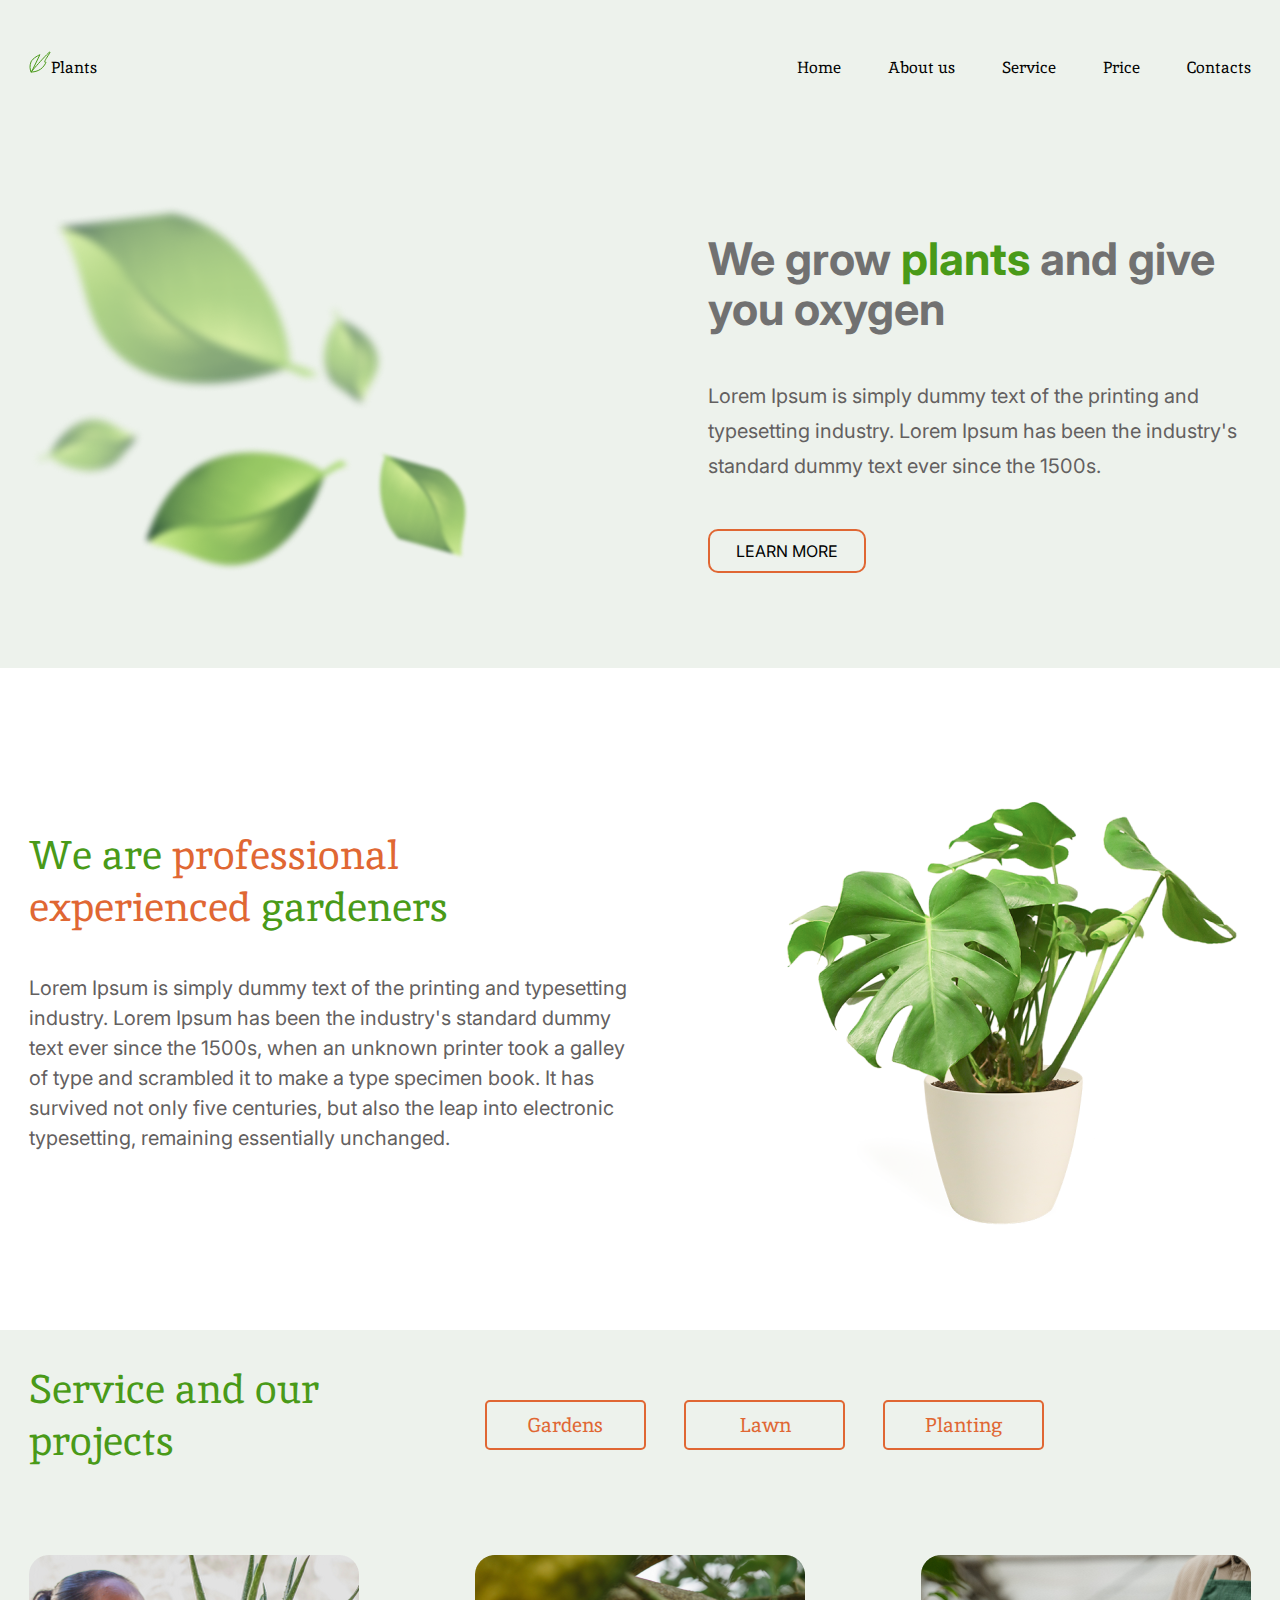
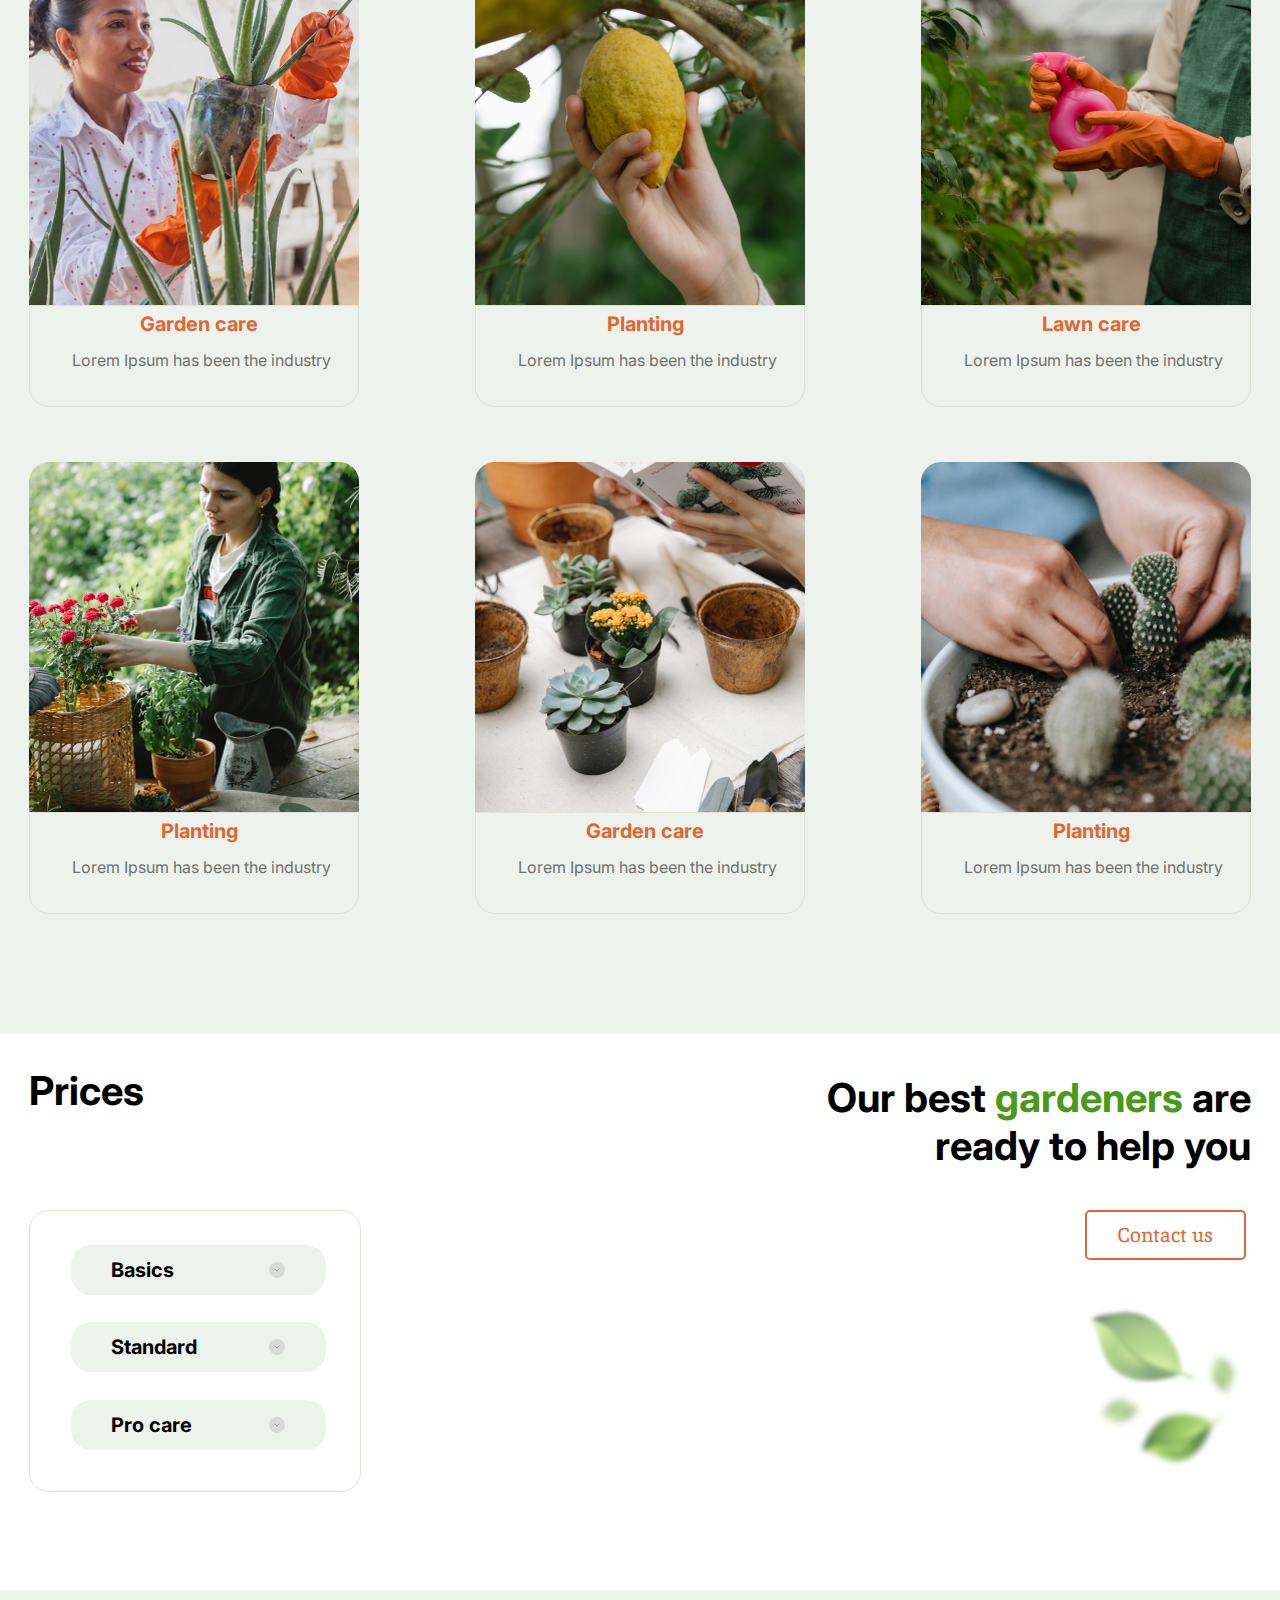
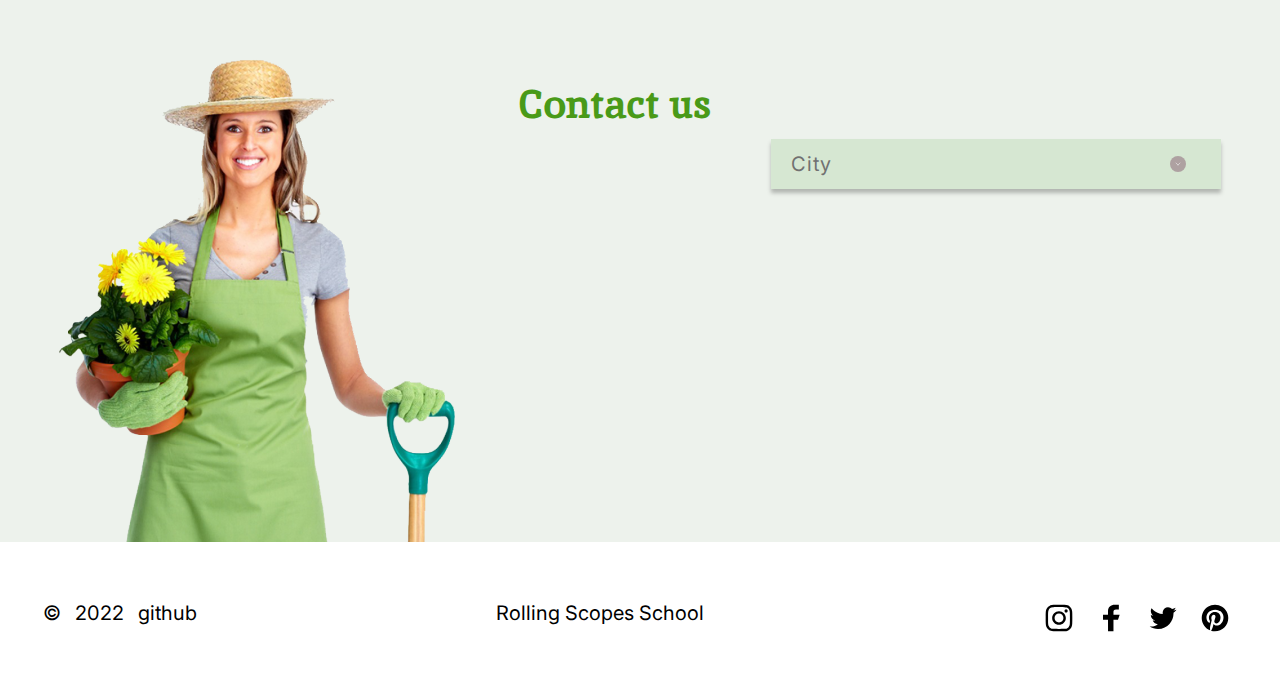
==== commit 43743f88: "feat: change all" ====
--- a/plants/index.html
+++ b/plants/index.html
@@ -13,6 +13,7 @@
       rel="stylesheet"
     />
     <link rel="stylesheet" href="style.css" />
+    <link rel="stylesheet" href="media.css" />
     <link
       rel="shortcut icon"
       href="./assets/img/favicon.png"
@@ -20,245 +21,293 @@
     />
   </head>
   <body>
+    <!--HEADER-->
     <header class="header">
-      <div class="wrapper_header">
-        <div class="header__logo-container">
+      <div class="container">
+        <div class="header__wrapper">
           <a href="#"
-            ><img
-              src="./assets/svg/logo_vector.svg"
-              class="logo_img"
-              alt="logo_plants"
-          /></a>
-          <span>Plants</span>
-        </div>
-        <nav class="header__navigatiion">
-          <ul class="navigation">
-            <li class="navigation__link">
-              <a href="#" class="link-navigation">Home</a>
-            </li>
-            <li class="navigation__link">
-              <a href="#about" class="link-navigation">About us</a>
-            </li>
-            <li class="navigation__link">
-              <a href="#service" class="link-navigation">Service</a>
-            </li>
-            <li class="navigation__link">
-              <a href="#price" class="link-navigation">Price</a>
-            </li>
-            <li class="navigation__link">
-              <a href="#contact" class="link-navigation">Contacts</a>
-            </li>
-          </ul>
-        </nav>
+            ><div class="header__logo-container">
+              <img src="assets/svg/logo_vector.svg" alt="logo" />
+              <p class="logo__title">Plants</p>
+            </div></a
+          >
+          <div class="menu">
+            <nav class="navigation">
+              <ul class="navigation__menu">
+                <li class="navigation__item">
+                  <a class="link-navigation" href="#">Home</a>
+                </li>
+                <li class="navigation__item">
+                  <a class="link-navigation" href="#about">About us</a>
+                </li>
+                <li class="navigation__item">
+                  <a class="link-navigation" href="#service">Service</a>
+                </li>
+                <li class="navigation__item">
+                  <a class="link-navigation" href="#price">Price</a>
+                </li>
+                <li class="navigation__item">
+                  <a class="link-navigation" href="#contacts">Contacts</a>
+                </li>
+              </ul>
+            </nav>
+          </div>
+        </div>
       </div>
     </header>
     <main>
+      <!--WELCOME-->
       <section class="welcome">
-        <div class="wrapper_welcome">
-          <div class="welcome__img">
-            <img src="./assets/img/leafs.png" class="welcome_img" alt="leafs" />
-          </div>
-          <div class="welcome__content">
-            <h1 class="h1-welcome">
-              We grow <span class="colortext">plants</span> and give you oxygen
-            </h1>
-            <p class="welcome_text">
-              Lorem Ipsum is simply dummy text of the printing and typesetting
-              industry. Lorem Ipsum has been the &nbsp; industry's standard
-              dummy text ever since the 1500s.
+        <div class="container">
+          <div class="welcome__wrapper">
+            <div class="welcome__img">
+              <img
+                src="assets/img/leafs.png"
+                alt="leafs"
+                class="welcome__leafs"
+              />
+            </div>
+            <div class="welcome__content">
+              <h1 class="h1__welcome">
+                We grow <span class="span">plants</span> and give you oxygen
+              </h1>
+              <p class="welcome__text">
+                Lorem Ipsum is simply dummy text of the printing and typesetting
+                industry. Lorem Ipsum has been the industry's standard dummy
+                text ever since the 1500s.
+              </p>
+              <div class="welcome_buttons">
+                <button class="button button_bordered">LEARN MORE</button>
+              </div>
+            </div>
+          </div>
+        </div>
+      </section>
+      <!--ABOUT-->
+      <section class="about" id="about">
+        <div class="container">
+          <div class="about__wrapper">
+            <div class="about__content">
+              <h2 class="about-h2">
+                We are
+                <span class="pro">professional experienced</span> gardeners
+              </h2>
+              <p class="about__text">
+                Lorem Ipsum is simply dummy text of the printing and typesetting
+                industry. Lorem Ipsum has been the industry's standard dummy
+                text ever since the 1500s, when an unknown printer took a galley
+                of type and scrambled it to make a type specimen book. It has
+                survived not only five centuries, but also the leap into
+                electronic typesetting, remaining essentially unchanged.
+              </p>
+            </div>
+            <div class="about__img">
+              <img
+                src="assets/img/houseplant_1.png"
+                alt="houseplant"
+                class="houseplant"
+              />
+            </div>
+          </div>
+        </div>
+      </section>
+      <!--SERVICE-->
+      <section class="service" id="service">
+        <div class="container">
+          <div class="service__wrapper">
+            <div class="service__wrapper-1">
+              <h2 class="h2-service">Service and our projects</h2>
+
+              <div class="service_buttons">
+                <button class="button button_bordered_colored">Gardens</button>
+                <button class="button button_bordered_colored">Lawn</button>
+                <button class="button button_bordered_colored">Planting</button>
+              </div>
+            </div>
+            <div class="service__wrapper-2">
+              <div class="services__card">
+                <img
+                  src="assets/img/first.png"
+                  alt="serv_img"
+                  class="serv-img"
+                />
+                <div class="card__description">
+                  <h3 class="sevice-h3">Garden care</h3>
+                  <p class="card__description-text">
+                    Lorem Ipsum has been the industry
+                  </p>
+                </div>
+              </div>
+              <div class="services__card">
+                <img
+                  src="assets/img/second.png"
+                  alt="serv_img"
+                  class="serv-img"
+                />
+                <div class="card__description">
+                  <h3 class="sevice-h3">Planting</h3>
+                  <p class="card__description-text">
+                    Lorem Ipsum has been the industry
+                  </p>
+                </div>
+              </div>
+              <div class="services__card">
+                <img
+                  src="assets/img/third.png"
+                  alt="serv_img"
+                  class="serv-img"
+                />
+                <div class="card__description">
+                  <h3 class="sevice-h3">Lawn care</h3>
+                  <p class="card__description-text">
+                    Lorem Ipsum has been the industry
+                  </p>
+                </div>
+              </div>
+              <div class="services__card">
+                <img
+                  src="assets/img/fourth.png"
+                  alt="serv-img"
+                  class="serv-img"
+                />
+                <div class="card__description">
+                  <h3 class="sevice-h3">Planting</h3>
+                  <p class="card__description-text">
+                    Lorem Ipsum has been the industry
+                  </p>
+                </div>
+              </div>
+              <div class="serv__card">
+                <img
+                  src="assets/img/fifth.png"
+                  alt="service-img"
+                  class="serv-img"
+                />
+                <div class="card__description">
+                  <h3 class="sevice-h3">Garden care</h3>
+                  <p class="card__description-text">
+                    Lorem Ipsum has been the industry
+                  </p>
+                </div>
+              </div>
+              <div class="services__card">
+                <img
+                  src="assets/img/sixth.png"
+                  alt="serv-img"
+                  class="serv-img"
+                />
+                <div class="card__description">
+                  <h3 class="sevice-h3">Planting</h3>
+                  <p class="card__description-text">
+                    Lorem Ipsum has been the industry
+                  </p>
+                </div>
+              </div>
+            </div>
+          </div>
+        </div>
+      </section>
+      <!--PRICES-->
+      <section class="prices" id="price">
+        <div class="container">
+          <div class="prices__wrapper">
+            <div class="prices__wrapper-1">
+              <h2 class="price-h2">Prices</h2>
+              <p class="price-text">
+                Our best <span class="gardeners">gardeners</span> are <br />
+                ready to help you
+              </p>
+            </div>
+            <div class="prices__wrapper-2">
+              <div class="prices__menu">
+                <div class="prices__item">
+                  <div class="prices__item-name">Basics</div>
+                  <div class="prices__arrow">
+                    <img src="assets/svg/arrow.svg" alt="arrow" />
+                  </div>
+                </div>
+                <div class="prices__item">
+                  <div class="prices__item-name">Standard</div>
+                  <div class="prices__arrow">
+                    <img src="assets/svg/arrow.svg" alt="arrow" />
+                  </div>
+                </div>
+                <div class="prices__item">
+                  <div class="prices__item-name">Pro care</div>
+                  <div class="prices__arrow">
+                    <img src="assets/svg/arrow.svg" alt="arrow" />
+                  </div>
+                </div>
+              </div>
+              <div class="prices__contact">
+                <div class="prices_button">
+                  <button class="button button_prices">Contact us</button>
+                </div>
+                <div class="img-prices">
+                  <img
+                    src="assets/img/leafs_sm.png"
+                    alt="leafs"
+                    class="prices__img"
+                  />
+                </div>
+              </div>
+            </div>
+          </div>
+        </div>
+      </section>
+      <!--CONTACTS-->
+      <section class="contacts" id="contacts">
+        <div class="container">
+          <div class="contacts__wrapper">
+            <img
+              class="contacts__img"
+              src="assets/img/contact_woman.png"
+              alt="woman"
+            />
+            <h2 class="h2__contact-text">Contact us</h2>
+            <div class="menu-city">
+              <p class="contact__city">City</p>
+              <div class="contacts__arrow">
+                <img src="assets/svg/arrow_2.svg" alt="arrow" />
+              </div>
+            </div>
+          </div>
+        </div>
+      </section>
+    </main>
+    <!--FOOTER-->
+    <footer class="footer">
+      <div class="container">
+        <div class="footer__wrapper">
+          <div class="copyright">
+            <p class="footer__copyright">&#169;</p>
+            <p class="footer__copyright">2022</p>
+            <p class="footer__copyright">
+              <a href="http://github.com/alexey888888/">github</a>
             </p>
-            <div class="welcome_buttons">
-              <button class="button button_bordered">LEARN MORE</button>
-            </div>
-          </div>
-        </div>
-      </section>
-      <section class="about">
-        <div class="wrapper_about">
-          <div class="about__content">
-            <h2 class="about-h2">
-              We are <span class="pro">professional experienced</span> gardeners
-            </h2>
-            <p class="about_text">
-              Lorem Ipsum is simply dummy text of the printing and typesetting
-              industry. Lorem Ipsum has been the industry's standard dummy text
-              ever since the 1500s, when an unknown printer took a galley of
-              type and scrambled it to make a type specimen book. It has
-              survived not only five centuries, but also the leap into
-              electronic typesetting, remaining essentially unchanged.
+          </div>
+          <div class="rs">
+            <p>
+              <a href="https://rs.school/js-stage0/">Rolling Scopes School</a>
             </p>
           </div>
-          <div class="about__img">
-            <img
-              src="./assets/img/houseplant_1.png"
-              class="houseplant"
-              alt="houseplant"
-            />
-          </div>
-        </div>
-      </section>
-      <section class="service" id="service">
-        <div class="wrapper-services-content">
-          <h2 class="h2-service">Service and our projects</h2>
-          <div class="service_buttons">
-            <button class="button button_bordered_colored">Gardens</button>
-            <button class="button button_bordered_colored">Lawn</button>
-            <button class="button button_bordered_colored">Planting</button>
-          </div>
-        </div>
-
-        <div class="wrapper-services">
-          <ul class="layout-3-column">
-            <li class="service_item">
-              <img
-                src="./assets/img/first.png"
-                class="item-image"
-                alt="service img"
-              />
-              <div class="item-wrapper">
-                <h3 class="item-h3">Garden care</h3>
-                <p class="item-text">Lorem Ipsum has been the industry</p>
-              </div>
+          <ul class="social__icons">
+            <li class="social__item">
+              <a href="#"><img src="assets/svg/inst.svg" alt="instagram" /></a>
             </li>
-            <li class="service_item">
-              <img
-                src="./assets/img/second.png"
-                class="item-image"
-                alt="service img"
-              />
-              <div class="item-wrapper">
-                <h3 class="item-h3">Planting</h3>
-                <p class="item-text">Lorem Ipsum has been the industry</p>
-              </div>
+            <li class="social__item">
+              <a href="#"><img src="assets/svg/fb.svg" alt="facebook" /></a>
             </li>
-            <li class="service_item">
-              <img
-                src="./assets/img/third.png"
-                class="item-image"
-                alt="service img"
-              />
-              <div class="item-wrapper">
-                <h3 class="item-h3">Lawn care</h3>
-                <p class="item-text">Lorem Ipsum has been the industry</p>
-              </div>
+            <li class="social__item">
+              <a href="#"><img src="assets/svg/tw.svg" alt="twitter" /></a>
             </li>
-            <li class="service_item_">
-              <img
-                src="./assets/img/fourth.png"
-                class="item-image"
-                alt="service img"
-              />
-              <div class="item-wrapper">
-                <h3 class="item-h3">Planting</h3>
-                <p class="item-text">Lorem Ipsum has been the industry</p>
-              </div>
-            </li>
-            <li class="service_item_">
-              <img
-                src="./assets/img/fifth.png"
-                class="item-image"
-                alt="service img"
-              />
-              <div class="item-wrapper">
-                <h3 class="item-h3">Garden care</h3>
-                <p class="item-text">Lorem Ipsum has been the industry</p>
-              </div>
-            </li>
-            <li class="service_item_">
-              <img
-                src="./assets/img/sixth.png"
-                class="item-image"
-                alt="service img"
-              />
-              <div class="item-wrapper">
-                <h3 class="item-h3">Planting</h3>
-                <p class="item-text">Lorem Ipsum has been the industry</p>
-              </div>
+            <li class="social__item">
+              <a href="#"
+                ><img src="assets/svg/pinterest.svg" alt="pinterest"
+              /></a>
             </li>
           </ul>
         </div>
-      </section>
-
-      <section class="prices" id="price">
-        <div class="wrapper_prices">
-          <div class="prices-box">
-            <h2 class="prices-h2">Prices</h2>
-            <div class="accourdion">
-              <!--<ul class="accourdion-ul">
-                        <li class="accourdion-li">
-                            Basics
-                        </li>
-                        <li class="accoudion-li">
-                            Standard
-                        </li>
-                        <li class="accourdion-li">
-                            Pro care
-                        </li>
-                    </ul>-->
-              <div class="accurdion-list">
-                <details class="details_">
-                  <summary class="accourdion-list-item">Basics</summary>
-                  <!--Some text-->
-                </details>
-                <details class="details_">
-                  <summary class="accourdion-list-item">Standard</summary>
-                  <!--Some text-->
-                </details>
-                <details class="details_">
-                  <summary class="accourdion-list-item">Pro care</summary>
-                  <!--Some text-->
-                </details>
-              </div>
-            </div>
-          </div>
-          <div class="text-call-us">
-            <p class="call-us-text">
-              Our best <span class="colortext">gardeners</span> are ready to
-              help you
-            </p>
-
-            <div class="prices_button">
-              <button class="button button_bordered_bgwhite">Contact us</button>
-            </div>
-            <img src="./assets/img/leafs-sm.png" class="leaf_sm" alt="leaf" />
-          </div>
-        </div>
-      </section>
-
-      <section class="contacts" id="contact">
-        <div class="wrapper-contacts">
-          <h2 class="h2-contacts">Contact us</h2>
-
-          <div class="prices_contact">
-            <div class="city-menu">City</div>
-          </div>
-        </div>
-      </section>
-    </main>
-    <footer class="footer">
-      <div class="wrapper-footer">
-        <a href="http://github.com/alexey888888/" class="github">
-          &#169; &nbsp;&nbsp;&nbsp;2022&nbsp;&nbsp; github
-        </a>
-        <a href="http://rs.school/js-stage0/" class="rsschool"
-          >Rolling Scopes School</a
-        >
-        <ul class="social">
-          <li class="social-item">
-            <a href="#"><img src="./assets/svg/inst.svg" alt="icon-inst" /></a>
-          </li>
-          <li class="social-item">
-            <a href="#"><img src="./assets/svg/fb.svg" alt="icon-inst" /></a>
-          </li>
-          <li class="social-item">
-            <a href="#"><img src="./assets/svg/tw.svg" alt="icon-inst" /></a>
-          </li>
-          <li class="social-item">
-            <a href="#"
-              ><img src="./assets/svg/pinterest.svg" alt="icon-inst"
-            /></a>
-          </li>
-        </ul>
       </div>
     </footer>
     <script src="index.js"></script>
--- a/plants/style.css
+++ b/plants/style.css
@@ -1,65 +1,107 @@
 html {
-  font-size: 10px;
   scroll-behavior: smooth;
 }
 
 body {
-  font-size: 1.6rem;
-  font-family: "Inter", Verdana, sans-serif;
-}
-
-.logo_img {
-  padding-left: 3px;
-}
-
-.header {
-  box-sizing: border-box;
-  height: 134px;
-  background: #edf2ec;
-  padding: 20px 0 62px 7px;
+  width: 100%;
+  height: 100%;
   font-family: "Inika", serif;
-  margin: auto;
-}
-
-.wrapper_header {
-  display: flex;
-  max-width: 1220px;
-  margin: auto;
-  align-items: center;
-  justify-content: space-between;
-}
-
-.navigation {
-  width: 452px;
-  padding-left: 109px;
-  display: flex;
-  justify-content: space-between;
+  font-family: "Inter", sans-serif;
+}
+
+a {
+  text-decoration: none;
+  color: #000000;
+}
+
+.container {
+  max-width: 1222px;
+  margin: 0 auto;
+}
+
+/* HEADER */
+
+header {
+  background-color: #edf2ec;
+}
+
+.header__wrapper {
+  font-weight: 500;
   font-size: 16px;
-  line-height: 50px;
-  color: #010201;
-}
-
-.navigation__link {
-  list-style: none;
-  padding-left: 5px;
-  padding-top: 5px;
-  padding-bottom: 0px;
-  padding-right: 0px;
-  cursor: pointer;
-}
-
-.link-navigation {
-  text-decoration: none;
-  color: #010201;
-}
-
-.link-navigation:hover {
+  line-height: 55px;
+  display: flex;
+  justify-content: space-between;
+  align-items: baseline;
+  font-family: "Inika";
+  font-style: normal;
+}
+
+.header__logo-container {
+  font-weight: 400;
+  line-height: 23px;
+  margin-top: 40px;
+  margin-bottom: 62px;
+  display: flex;
+  align-items: baseline;
+}
+
+.navigation__menu {
+  display: flex;
+
+  list-style-type: none;
+}
+
+.navigation__item {
+  margin-left: 47px;
+}
+
+.navigation__menu a:hover {
   color: #e06733;
   transition: all 0.3s;
 }
 
-.navigation__link:hover {
-  color: #e06733;
+/* WELCOME */
+
+.welcome {
+  background-color: #edf2ec;
+}
+
+.welcome__wrapper {
+  display: flex;
+}
+
+.welcome__img {
+  margin-top: 32px;
+  margin-right: 120px;
+}
+
+.welcome__content {
+  margin-top: 47px;
+  margin-bottom: 95px;
+}
+
+.h1__welcome {
+  font-family: "Inter";
+  font-style: normal;
+  font-weight: 700;
+  font-size: 45px;
+  line-height: 50px;
+  color: #717171;
+  margin-left: 97px;
+}
+
+h1 span {
+  color: #499a18;
+}
+
+.welcome__text {
+  font-family: "Inter";
+  font-weight: 400;
+  font-size: 20px;
+  line-height: 35px;
+  color: #636060;
+  margin-top: 45px;
+  margin-left: 97px;
 }
 
 .button {
@@ -74,14 +116,13 @@
 
 .button_bordered {
   background: #edf2ec;
-  box-sizing: border-box;
   width: 158px;
   height: 44px;
-  left: 734px;
-  top: 377px;
   border: 2px solid #e06733;
   border-radius: 10px;
   cursor: pointer;
+  margin-left: 97px;
+  margin-top: 25px;
 }
 
 .button_bordered:hover {
@@ -89,62 +130,9 @@
   color: #ffffff;
 }
 
-/* WELCOME */
-
-.welcome_buttons {
-  margin-top: 47px;
-  margin-left: 220px;
-  margin-bottom: 95px;
-}
-
-.welcome {
-  background: #edf2ec;
-}
-
-.wrapper_welcome {
-  max-width: 1222px;
-  margin: 0 auto;
-  display: flex;
-}
-
-.welcome__content {
-  margin: 68px 0 0 0;
-}
-
-.welcome__img {
-  margin-top: 52px;
-}
-
-.h1-welcome {
-  font-family: "Inter";
-  font-style: normal;
-  font-weight: 700;
-  font-size: 45px;
-  line-height: 50px;
-  color: #717171;
-  margin-left: 220px;
-}
-
-.colortext {
-  color: #499a18;
-}
-
-.welcome_text {
-  font-family: "Inter";
-  font-style: normal;
-  font-weight: 400;
-  font-size: 20px;
-  line-height: 35px;
-  color: #636060;
-  margin-top: 45px;
-  margin-left: 220px;
-}
-
-/* ABOUT */
-
-.wrapper_about {
-  max-width: 1222px;
-  margin: 0 auto;
+/*ABOUT*/
+
+.about__wrapper {
   display: flex;
 }
 
@@ -157,74 +145,57 @@
   color: #499a18;
   margin-top: 161px;
   margin-right: 250px;
-  position: relative;
-  left: 7px;
 }
 
 .pro {
   color: #e06733;
 }
 
-.about_text {
-  font-family: "Inter";
-  font-style: normal;
-  font-weight: 400;
+.about__text {
   font-size: 20px;
   line-height: 30px;
   color: #636060;
   margin-top: 40px;
-  margin-bottom: 149px;
-  margin-right: 153px;
-  position: relative;
-  left: 8px;
-  bottom: 5px;
+  padding-right: 140px;
 }
 
 .about__img {
   margin-top: 93px;
-  position: relative;
-  left: 8px;
 }
 
 /*SERVICE*/
 
 .service {
-  margin: auto;
-  box-sizing: border-box;
-  height: 1300px;
-  left: 0px;
-  top: 1332px;
-  background: #edf2ec;
-}
-
-.wrapper-services-content {
-  box-sizing: border-box;
-  height: 94px;
-  display: flex;
-  max-width: 1007px;
-  margin: auto;
+  background-color: #edf2ec;
+  margin-top: 90px;
+}
+
+.service__wrapper-1 {
+  display: flex;
   align-items: center;
-  justify-content: space-between;
 }
 
 .h2-service {
+  font-family: "Inika";
   width: 306px;
   height: 94px;
-  font-family: "Inika";
   font-style: normal;
   font-weight: 400;
   font-size: 40px;
   line-height: 52px;
   color: #499a18;
-  position: relative;
-  top: 40px;
-  right: 100px;
+}
+
+.service_buttons {
+  display: flex;
+  justify-content: space-between;
+  margin-top: 30px;
+  margin-left: 150px;
 }
 
 .button_bordered_colored {
   color: #e06733;
   background: #edf2ec;
-  box-sizing: border-box;
   width: 161px;
   height: 50px;
   border: 2px solid #e06733;
@@ -235,6 +206,7 @@
   font-weight: 400;
   font-size: 20px;
   line-height: 26px;
+  margin-right: 38px;
 }
 
 .button_bordered_colored:hover {
@@ -242,167 +214,146 @@
   color: #ffffff;
 }
 
-.service_buttons {
-  margin: auto;
-  width: 559px;
-  height: 50px;
-  display: flex;
-  justify-content: space-between;
-  position: relative;
-  top: 47px;
-  right: 30px;
-}
-
-.wrapper-services {
-  margin: auto;
-  max-width: 1222px;
-  height: 955px;
-  display: flex;
-  align-items: center;
-  justify-content: space-between;
-}
-
-.layout-3-column {
-  display: grid;
-  grid-template-columns: 1fr 1fr 1fr;
-  column-gap: 116px;
-  row-gap: 30px;
-  padding-top: 230px;
-  padding-left: 9px;
-}
-
-.item-wrapper {
+.service__wrapper-2 {
+  display: flex;
+  flex-wrap: wrap;
+  justify-content: space-between;
+  margin-top: 64px;
+  padding-bottom: 65px;
+}
+
+img {
+  vertical-align: top;
+}
+
+.services__card {
+  margin-bottom: 55px;
+}
+
+.card__description {
   border: 1px solid #e3e1d5;
-  border-bottom-left-radius: 20px;
-  border-bottom-right-radius: 20px;
-}
-
-.item-image {
-  display: block;
-}
-
-.service_item_ {
-  position: relative;
-  top: 28px;
-  list-style: none;
-}
-
-.service_item {
-  list-style: none;
-}
-
-.item-h3 {
-  text-align: center;
-  position: relative;
-  bottom: 11px;
+  border-radius: 0px 0px 20px 20px;
+}
+
+.sevice-h3 {
   font-family: "Inter";
   font-style: normal;
   font-weight: 700;
   font-size: 20px;
   line-height: 20px;
   color: #e06733;
-}
-
-.item-text {
   text-align: center;
-  position: relative;
-  bottom: 16px;
+  margin-top: 8px;
+  margin-bottom: 12px;
+  margin-left: 10px;
+}
+
+.card__description-text {
   font-family: "Inter";
   font-style: normal;
   font-weight: 400;
   font-size: 16px;
   line-height: 20px;
   color: #717171;
-}
-
-/* PRICES */
-
-.prices {
-  box-sizing: border-box;
-  margin: auto;
-  height: 560px;
-  background: #ffffff;
-}
-
-.wrapper_prices {
-  max-width: 1222px;
-  margin: auto;
-  display: flex;
-  align-items: center;
-  justify-content: space-between;
-}
-
-.price-box {
-  position: absolute;
-}
-
-.accourdion {
-  box-sizing: border-box;
-  display: flex;
+  text-align: center;
+  padding-bottom: 20px;
+  margin-left: 14px;
+}
+
+/*PRICES*/
+
+.prices__wrapper-1 {
+  display: flex;
+  justify-content: space-between;
+}
+
+.prices__wrapper-2 {
+  display: flex;
+  justify-content: space-between;
+}
+
+.prices__menu {
   width: 332px;
-  height: 282.01px;
-  padding: 33px 41px;
+  height: 282px;
   border: 1px solid #e3e1d5;
   border-radius: 20px;
-  position: absolute;
-}
-
-.accurdion-list {
-  width: 452px;
   display: flex;
   flex-direction: column;
+  justify-content: space-between;
+  box-sizing: border-box;
+  padding-top: 34px;
+  padding-right: 34px;
+  padding-bottom: 41px;
+  padding-left: 41px;
+  margin-bottom: 98px;
+}
+
+.prices__item {
+  background: #edf2ec;
+  border-radius: 20px;
+  display: flex;
+  justify-content: space-between;
   align-items: center;
-
-  font-size: 16px;
-  line-height: 50px;
-  color: #010201;
-}
-
-.details_ {
-  padding-bottom: 32px;
-}
-
-summary {
-  display: block;
-}
-
-summary::-webkit-details-marker {
-  display: none;
-}
-
-.accourdion-list-item {
+  max-width: 250px;
+  height: 50px;
+  padding-right: 41px;
+}
+
+.prices__item:hover {
+  background: #d6e7d2;
+  transition: all 0.9s;
+}
+
+.prices__item-name {
   font-family: "Inter";
   font-style: normal;
   font-weight: 700;
   font-size: 20px;
   line-height: 20px;
-  color: #010201;
-  transition: all 0.3s;
-  background: #edf2ec;
-  box-sizing: border-box;
-  width: 250px;
-  height: 50px;
-  left: 734px;
-  top: 377px;
-  border-radius: 20px;
-  cursor: pointer;
-  padding-top: 17px;
-  padding-left: 39px;
   color: #000000;
-}
-
-.accourdion-list-item:hover {
-  background-color: #d6e7d2;
-  transition: all 0.9s;
-}
-
-.text-call-us {
-  display: flex;
-  flex-direction: column;
-  align-items: flex-end;
-}
-
-.button_bordered_bgwhite {
+  padding-left: 40px;
+}
+
+.prices__arrow {
+  width: 16px;
+  height: 16px;
+  background: #d9d9d9;
+  display: flex;
+  justify-content: center;
+  align-items: center;
+  border-radius: 50%;
+}
+
+.price-h2 {
+  font-family: "Inter";
+  font-style: normal;
+  font-weight: 700;
+  font-size: 40px;
+  line-height: 48px;
+}
+
+.price-text {
+  font-family: "Inter";
+  font-style: normal;
+  font-weight: 700;
+  font-size: 40px;
+  line-height: 48px;
+  text-align: right;
+}
+
+.gardeners {
+  color: #499a18;
+}
+
+.h2__prices {
+  text-align: right;
+}
+
+.img-prices {
+  margin-top: 39px;
+}
+
+.button_prices {
   color: #e06733;
   background: #ffffff;
   box-sizing: border-box;
@@ -415,199 +366,96 @@
   font-style: normal;
   font-weight: 400;
   font-size: 20px;
-  line-height: 26px;
-  position: relative;
-  left: 8px;
-  bottom: 1px;
-}
-
-.button_bordered_bgwhite:hover {
+}
+
+.button_prices:hover {
   background: #e06733;
   color: #ffffff;
 }
 
-.text-call-us {
-  width: 452px;
-  height: 191.01px;
-}
-
-.call-us-text {
-  font-family: "Inter";
+/*CONTACT*/
+
+.contacts {
+  background-color: #edf2ec;
+  padding-top: 55px;
+}
+
+.contacts__wrapper {
+  display: flex;
+  justify-content: space-around;
+}
+
+.h2__contact-text {
+  color: #499a18;
+  font-size: 36px;
+  font-family: "Inika";
   font-style: normal;
   font-weight: 700;
   font-size: 40px;
-  line-height: 50px;
-  text-align: right;
-  color: #000000;
-  position: relative;
-  left: 9px;
-}
-
-.leaf_sm {
-  position: relative;
-  top: 33px;
-  left: 16px;
-}
-
-.prices-h2 {
-  font-family: "Inter";
-  font-style: normal;
-  font-weight: 700;
-  font-size: 40px;
-  line-height: 48px;
-  color: #000000;
-  position: relative;
-  left: 8px;
-  bottom: 33px;
-}
-
-.accourdion-list-item::after {
-  content: "";
-  display: block;
+  line-height: 52px;
+}
+
+.menu-city {
+  width: 450px;
+  height: 50px;
+  background: #d6e7d2;
+  box-shadow: 0px 4px 4px rgba(0, 0, 0, 0.25);
+  display: flex;
+  align-items: center;
+  justify-content: space-between;
+  margin-top: 94px;
+}
+
+.menu-city:hover {
+  background: #c1e698;
+  transition: all 0.9s;
+}
+
+.contact__city {
+  font-family: "Inter";
+  font-style: normal;
+  font-size: 20px;
+  line-height: 40px;
+  letter-spacing: 0.05em;
+  color: #717171;
+  padding-left: 20px;
+}
+
+.contacts__arrow {
+  background-color: #aea1a1;
   width: 16px;
   height: 16px;
   border-radius: 50%;
-  background-color: #d9d9d9;
-  background-image: url(assets/svg/arrow.svg);
-  background-position: 50% 50%;
-  background-repeat: no-repeat;
-  position: relative;
-  bottom: 19px;
-  left: 154px;
-}
-
-/* CONTACTS */
-
-.contacts {
-  margin: auto;
-  box-sizing: border-box;
-  height: 550px;
-  background: #edf2ec;
-  background-image: url(assets/img/contact_woman.png);
-  background-repeat: no-repeat;
-  background-position: 110px bottom;
-}
-
-.wrapper-contacts {
-  box-sizing: border-box;
-  width: 1007px;
-  height: 94px;
-  display: flex;
-  max-width: 1007px;
-  margin: auto;
+  margin-right: 35px;
+  display: flex;
+  justify-content: center;
   align-items: center;
-  justify-content: space-between;
-}
-
-.h2-contacts {
-  font-family: "Inika";
-  font-style: normal;
-  font-weight: 700;
-  font-size: 40px;
-  line-height: 52px;
-  color: #499a18;
-  position: relative;
-  left: 414px;
-  top: 37px;
-}
-
-.city-menu {
-  font-family: "Inter";
-  font-style: normal;
-  font-weight: 400;
-  font-size: 20px;
-  line-height: 40px;
-  letter-spacing: 0.05em;
-  color: #717171;
-  transition: all 0.3s;
-  background: #d6e7d2;
-  box-sizing: border-box;
-  width: 450px;
-  height: 50px;
-  cursor: pointer;
-  padding: 5px 35px 5px 20px;
-  box-shadow: 0 4px 4px rgb(0 0 0 / 25%);
-}
-
-.city-menu::after {
-  content: "";
-  display: block;
-  width: 16px;
-  height: 16px;
-  border-radius: 50%;
-  background-color: #aea1a1;
-  background-image: url(assets/svg/arrow_2.svg);
-  background-position: 50% 50%;
-  background-repeat: no-repeat;
-  position: relative;
-  bottom: 28px;
-  left: 379px;
-}
-
-.city-menu:hover {
-  background-color: #c1e698;
-  transition: all 0.9s;
-}
-
-.prices_contact {
-  position: relative;
-  left: 116px;
-  top: 124px;
-}
-
-/* FOOTER */
-
-.footer {
-  height: 130px;
-  box-sizing: border-box;
-  background: #ffffff;
-  margin: auto;
-}
-
-.wrapper-footer {
-  box-sizing: border-box;
-  display: flex;
-  max-width: 1220px;
-  margin: auto;
-  align-items: center;
-  justify-content: space-between;
-}
-
-.social {
-  width: 188px;
-  display: flex;
-  justify-content: space-between;
-  position: relative;
-  top: 31px;
-  left: 10px;
-}
-
-.social-item {
-  list-style: none;
-}
-
-.github {
-  text-decoration: none;
-  color: #000000;
-  font-family: "Inter";
-  font-style: normal;
-  font-weight: 400;
-  font-size: 20px;
-  line-height: 50px;
-  position: relative;
-  top: 29px;
-  left: 7px;
-}
-
-.rsschool {
-  text-decoration: none;
-  color: #000000;
-  font-family: "Inter";
-  font-style: normal;
-  font-weight: 400;
-  font-size: 20px;
-  line-height: 50px;
-  position: relative;
-  top: 29px;
-  left: 39px;
-}
+}
+
+/*FOOTER*/
+
+.footer__wrapper {
+  font-size: 20px;
+  display: flex;
+  justify-content: space-between;
+  margin-top: 40px;
+  margin-bottom: 40px;
+}
+
+.footer__copyright {
+  margin-left: 14px;
+}
+
+.copyright {
+  display: flex;
+  justify-content: space-between;
+}
+
+.social__icons {
+  list-style-type: none;
+  display: flex;
+}
+
+.social__item {
+  margin-right: 20px;
+}
--- a/plants/media.css
+++ b/plants/media.css
@@ -0,0 +1,295 @@
+@media (max-width: 1000px) {
+  .welcome__wrapper {
+    flex-direction: row-reverse;
+  }
+
+  .welcome__leafs {
+    max-width: 280px;
+  }
+
+  .houseplant {
+    max-width: 250px;
+  }
+
+  .service__wrapper-1 {
+    flex-direction: column;
+  }
+
+  .contacts__wrapper {
+    flex-direction: column;
+    align-items: center;
+  }
+
+  .contacts__img {
+    max-width: 200px;
+    order: 5;
+    margin-top: 250px;
+  }
+
+  .h2__contact-text {
+    order: -1;
+  }
+}
+
+@media (max-width: 768px) {
+  .container {
+    max-width: 668px;
+  }
+
+  .header__logo-container {
+    font-weight: 400;
+    font-size: 16px;
+    line-height: 21px;
+    margin-top: 49px;
+    margin-bottom: 51px;
+    display: flex;
+    align-items: baseline;
+  }
+
+  .welcome__img {
+    margin-top: 0px;
+    margin-right: 0px;
+    margin-left: 18px;
+  }
+
+  .welcome__leafs {
+    margin-top: 40px;
+  }
+
+  .welcome__content {
+    margin-top: 25px;
+    margin-bottom: 70px;
+  }
+
+  .h1__welcome {
+    font-size: 35px;
+    line-height: 50px;
+    margin-left: 0px;
+  }
+
+  .welcome__text {
+    font-size: 16px;
+    line-height: 25px;
+    margin-top: 0px;
+    margin-left: 0px;
+  }
+
+  .button_bordered {
+    background: #edf2ec;
+    width: 158px;
+    height: 44px;
+    border: 2px solid #e06733;
+    border-radius: 10px;
+    cursor: pointer;
+    margin-top: 30px;
+    margin-left: 0px;
+  }
+
+  .about__wrapper {
+    display: block;
+  }
+
+  .about-h2 {
+    width: 423px;
+    font-weight: 400;
+    font-size: 35px;
+    line-height: 46px;
+    text-align: center;
+    margin-top: 40px;
+    margin-left: 150px;
+    margin-right: 0px;
+  }
+
+  .about__text {
+    font-weight: 400;
+    font-size: 20px;
+    line-height: 30px;
+    margin-top: 40px;
+    padding-right: 0px;
+  }
+
+  .about__img {
+    margin-top: 40px;
+    margin-bottom: 95px;
+    margin-left: 259px;
+    margin-right: 259px;
+  }
+
+  .h2-service {
+    width: 306px;
+    height: 94px;
+    font-family: "Inika";
+    font-style: normal;
+    font-weight: 400;
+    font-size: 35px;
+    line-height: 46px;
+    color: #499a18;
+  }
+
+  .service__wrapper-1 {
+    flex-direction: column;
+    align-items: flex-start;
+  }
+
+  .service_buttons {
+    display: flex;
+    justify-content: space-between;
+    margin-top: 30px;
+    margin-left: 50px;
+  }
+
+  .serv-img {
+    max-width: 280px;
+  }
+
+  .price-h2 {
+    font-weight: 700;
+    font-size: 35px;
+    line-height: 42px;
+  }
+
+  .price-text {
+    font-weight: 700;
+    font-size: 25px;
+    line-height: 35px;
+    text-align: right;
+    margin-top: 139px;
+  }
+
+  .prices__menu {
+    margin-bottom: 0px;
+    position: relative;
+    bottom: 90px;
+  }
+
+  .footer__wrapper {
+    flex-direction: column;
+    align-items: center;
+    margin-top: 33px;
+    margin-bottom: 18 px;
+  }
+}
+
+@media (max-width: 680px) {
+  .container {
+    max-width: 330px;
+  }
+
+  .navigation__menu {
+    display: none;
+  }
+
+  .burger {
+    width: 31px;
+    height: 24px;
+  }
+
+  .burger__line {
+    width: 100%;
+    display: inline-block;
+    border: 2px solid #717171;
+  }
+
+  .h1__welcome {
+    font-size: 25px;
+    line-height: 35px;
+    margin-left: 0px;
+  }
+
+  .about-h2 {
+    max-width: 288px;
+    font-weight: 400;
+    font-size: 25px;
+    line-height: 33px;
+    text-align: center;
+    margin-top: 0px;
+    margin-left: 0px;
+    margin-right: 0px;
+  }
+
+  .about__text {
+    font-weight: 400;
+    font-size: 15px;
+    line-height: 25px;
+    margin-top: 0px;
+    padding-right: 0px;
+  }
+
+  .about__img {
+    margin-top: 40px;
+    margin-bottom: 95px;
+    margin-left: 80px;
+    margin-right: 0px;
+  }
+
+  .houseplant {
+    max-width: 150px;
+  }
+
+  .welcome__img {
+    display: none;
+  }
+
+  .service_buttons {
+    display: flex;
+    justify-content: space-between;
+    flex-wrap: wrap;
+    margin-top: 30px;
+    margin-left: 0px;
+  }
+
+  .button_bordered_colored {
+    color: #e06733;
+    background: #edf2ec;
+    width: 161px;
+    height: 50px;
+    border: 2px solid #e06733;
+    border-radius: 5px;
+    cursor: pointer;
+    font-family: "Inika";
+    font-style: normal;
+    font-weight: 400;
+    font-size: 20px;
+    line-height: 26px;
+    margin-right: 0px;
+    margin-left: 0px;
+    margin-top: 14px;
+  }
+
+  .price-text {
+    text-align: center;
+    margin-top: 0px;
+    position: relative;
+    top: 300px;
+  }
+
+  .prices__menu {
+    margin-bottom: 0px;
+    position: relative;
+    bottom: 100px;
+  }
+
+  .prices__wrapper-1 {
+    display: flex;
+    flex-direction: column;
+  }
+
+  .prices__wrapper-2 {
+    display: flex;
+    flex-direction: column;
+  }
+
+  .button_prices {
+    margin-top: 20px;
+    margin-bottom: 20px;
+    margin-left: 80px;
+  }
+
+  .img-prices {
+    display: none;
+  }
+
+  .menu-city {
+    width: 300px;
+  }
+}
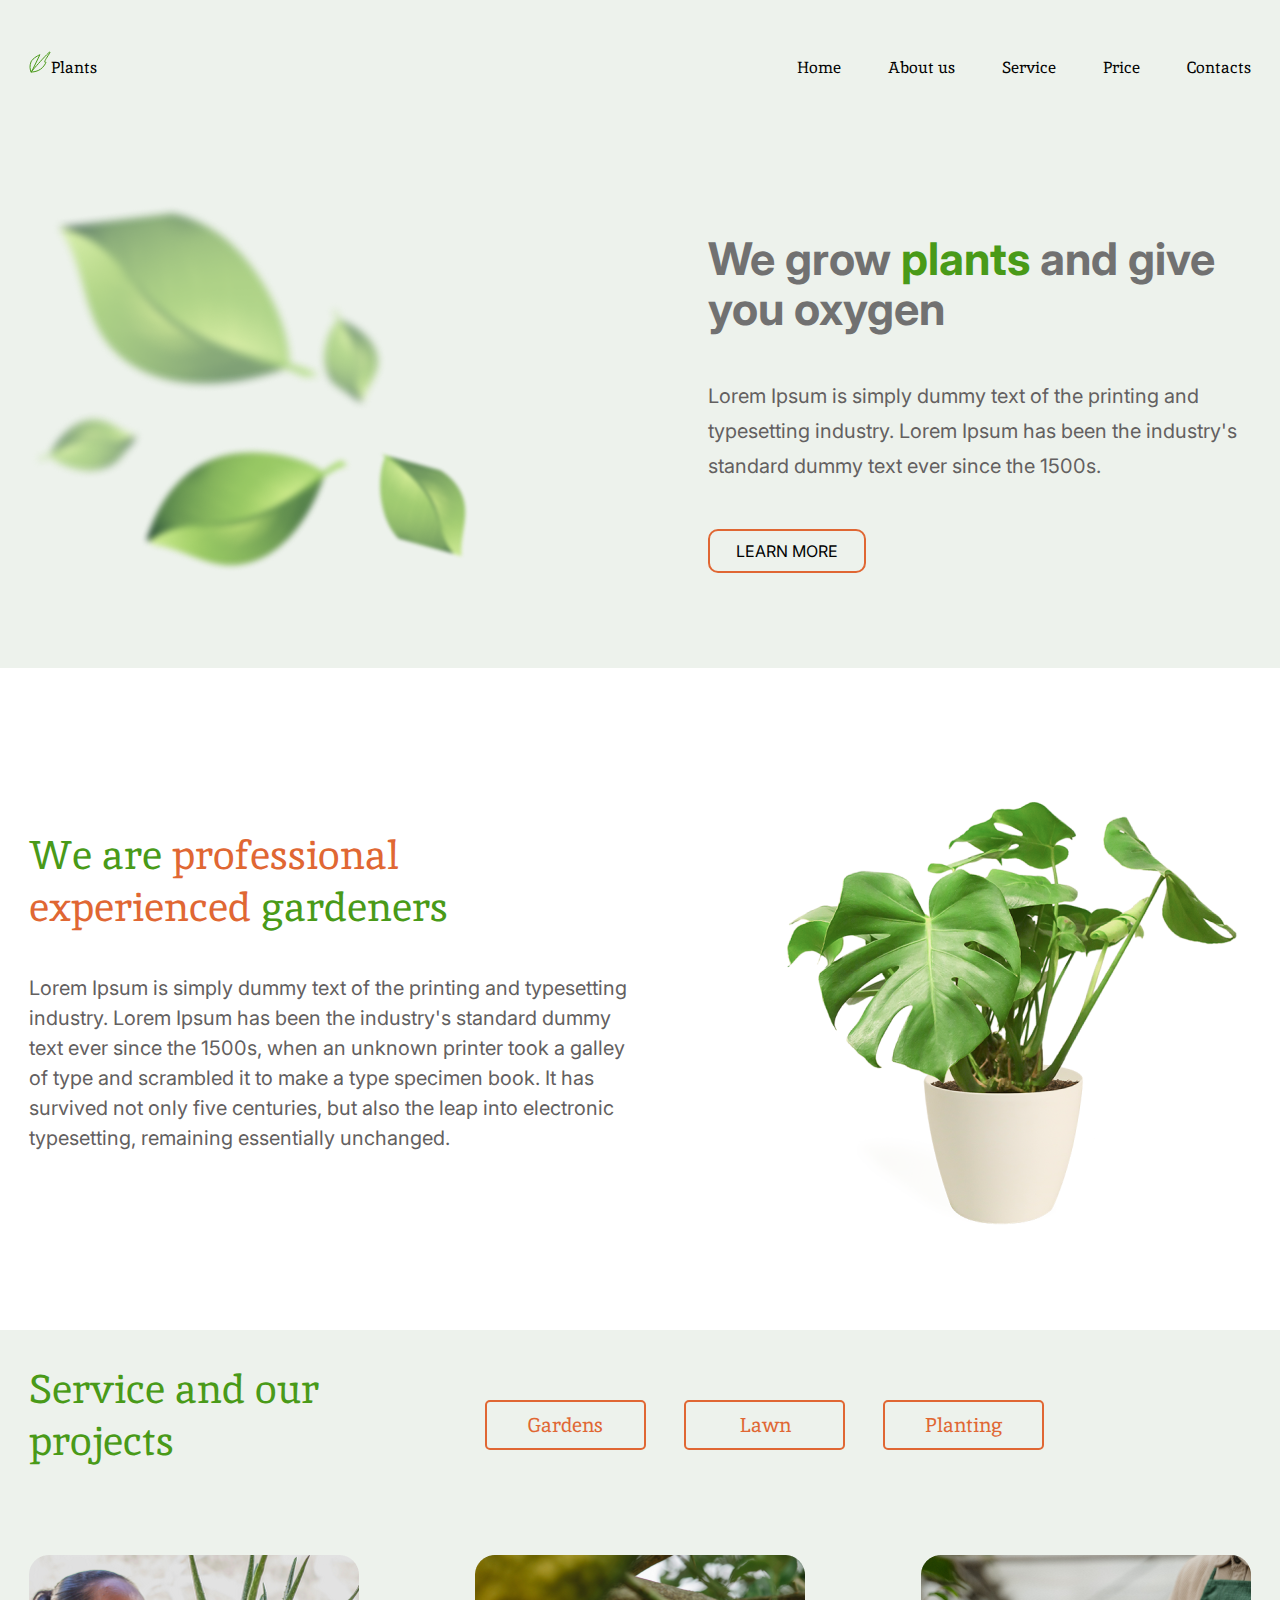
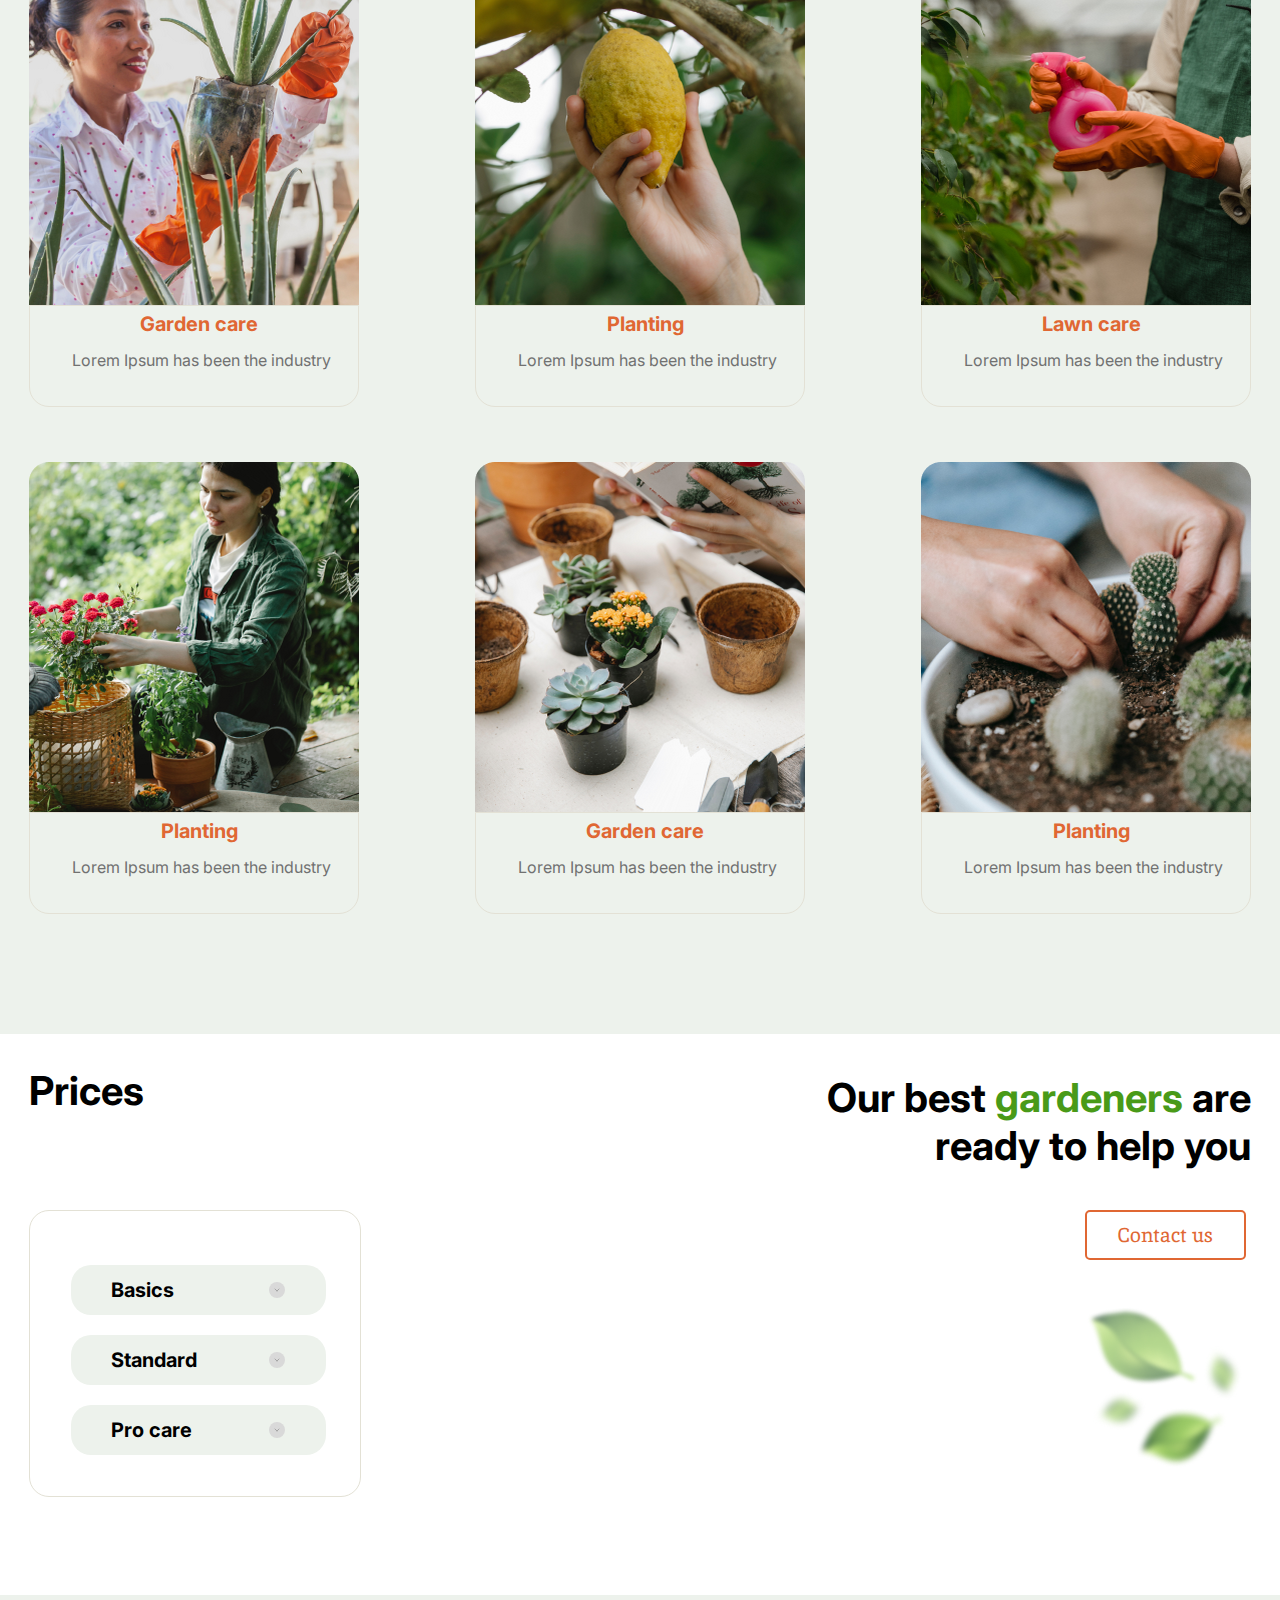
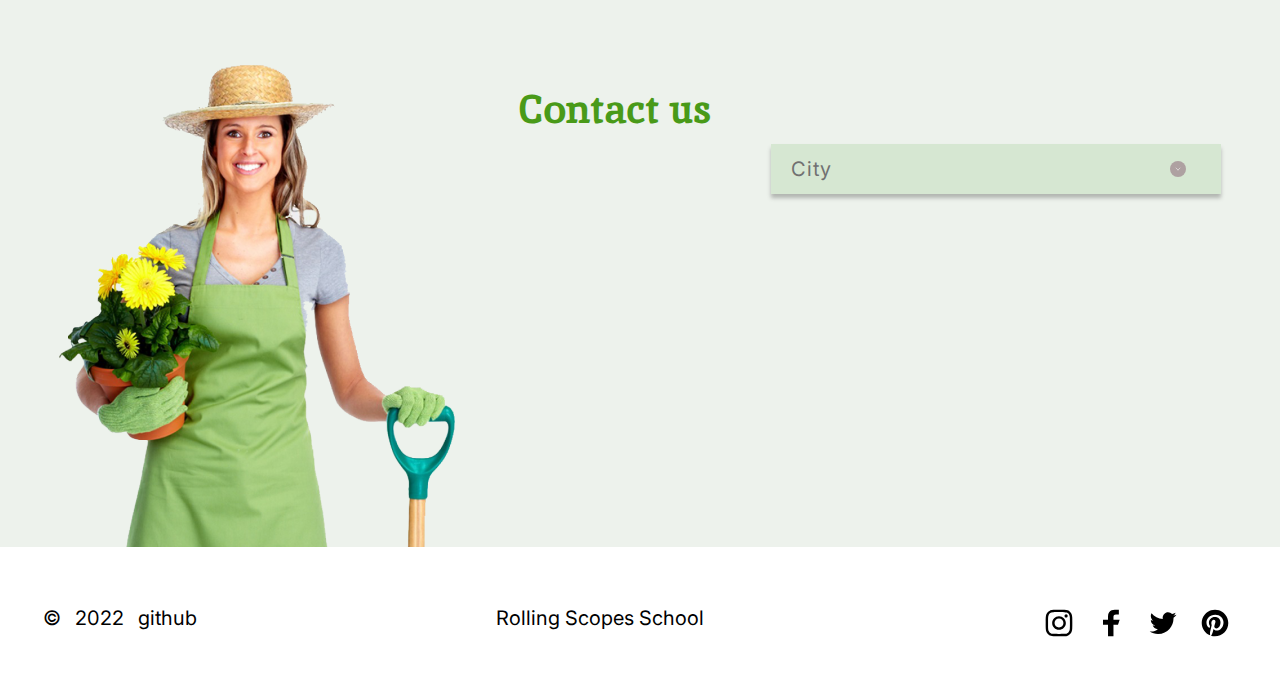
==== commit 7548a0f4: "feat: add accourdion" ====
--- a/plants/index.html
+++ b/plants/index.html
@@ -31,6 +31,14 @@
               <p class="logo__title">Plants</p>
             </div></a
           >
+
+          <div class="burger">
+            <span></span>
+            <span></span>
+            <span></span>
+            <span></span>
+          </div>
+
           <div class="menu">
             <nav class="navigation">
               <ul class="navigation__menu">
@@ -177,7 +185,7 @@
                   </p>
                 </div>
               </div>
-              <div class="serv__card">
+              <div class="services__card">
                 <img
                   src="assets/img/fifth.png"
                   alt="service-img"
@@ -220,25 +228,83 @@
             </div>
             <div class="prices__wrapper-2">
               <div class="prices__menu">
-                <div class="prices__item">
+                <div id="1" class="prices__item">
                   <div class="prices__item-name">Basics</div>
-                  <div class="prices__arrow">
+                  <div id="11" class="prices__arrow">
                     <img src="assets/svg/arrow.svg" alt="arrow" />
                   </div>
                 </div>
-                <div class="prices__item">
+                <!---->
+                <div class="accourdion__item">
+                  <div class="accourdion__box">
+                    <div class="accourdion__container">
+                      <div class="accourdion__text">
+                        Release of Letraset sheets containing Lorem Ipsum
+                        passages, and more recently
+                      </div>
+                      <div class="accourdion__price">
+                        <span class="dollars">$</span
+                        ><span class="dollars1">15</span> / per hour
+                      </div>
+                      <div class="button__order">
+                        <a href="#contacts">Order</a>
+                      </div>
+                    </div>
+                  </div>
+                </div>
+                <!---->
+                <div id="2" class="prices__item">
                   <div class="prices__item-name">Standard</div>
-                  <div class="prices__arrow">
+                  <div id="22" class="prices__arrow">
                     <img src="assets/svg/arrow.svg" alt="arrow" />
                   </div>
                 </div>
-                <div class="prices__item">
+                <!---->
+                <div class="accourdion__item">
+                  <div class="accourdion__box">
+                    <div class="accourdion__container">
+                      <div class="accourdion__text">
+                        Release of Letraset sheets containing Lorem Ipsum
+                        passages, and more recently
+                      </div>
+                      <div class="accourdion__price">
+                        <span class="dollars">$</span
+                        ><span class="dollars1">25</span> / per hour
+                      </div>
+                      <div class="button__order">
+                        <a href="#contacts">Order</a>
+                      </div>
+                    </div>
+                  </div>
+                </div>
+                <!---->
+                <div id="3" class="prices__item">
                   <div class="prices__item-name">Pro care</div>
-                  <div class="prices__arrow">
+                  <div id="33" class="prices__arrow">
                     <img src="assets/svg/arrow.svg" alt="arrow" />
                   </div>
                 </div>
-              </div>
+
+                <!---->
+                <div class="accourdion__item">
+                  <div class="accourdion__box">
+                    <div class="accourdion__container">
+                      <div class="accourdion__text">
+                        Release of Letraset sheets containing Lorem Ipsum
+                        passages, and more recently
+                      </div>
+                      <div class="accourdion__price">
+                        <span class="dollars">$</span
+                        ><span class="dollars1">35</span> / per hour
+                      </div>
+                      <div class="button__order">
+                        <a href="#contacts">Order</a>
+                      </div>
+                    </div>
+                  </div>
+                </div>
+              </div>
+              <!---->
               <div class="prices__contact">
                 <div class="prices_button">
                   <button class="button button_prices">Contact us</button>
@@ -268,8 +334,42 @@
             <div class="menu-city">
               <p class="contact__city">City</p>
               <div class="contacts__arrow">
-                <img src="assets/svg/arrow_2.svg" alt="arrow" />
-              </div>
+                <img
+                  class="arrow--img"
+                  src="assets/svg/arrow_2.svg"
+                  alt="arrow"
+                />
+              </div>
+
+              <!---->
+
+              <div class="contacts-inner">
+                <div class="select-box">
+                  <div class="select-box-container">
+                    <div id="can" class="city-name">Canandaigua, NY</div>
+                    <div id="ny" class="city-name">New York City</div>
+                    <div id="yon" class="city-name">Yonkers, NY</div>
+                    <div id="sher" class="city-name">Sherrill, NY</div>
+                  </div>
+                </div>
+
+                <div class="city__info">
+                  <div class="city__row row">
+                    <div id="city" class="city__label">City:</div>
+                    <div class="city__value">Canandaigua, NY</div>
+                  </div>
+                  <div class="phone__row row">
+                    <div class="phone__label">Phone:</div>
+                    <div class="phone__value">+1 585 393 0001</div>
+                  </div>
+                  <div class="office__row row">
+                    <div class="office__label">Office adress:</div>
+                    <div class="office__value">151 Charlotte Street</div>
+                  </div>
+                  <a href="tel:0" class="office__button">Call us</a>
+                </div>
+              </div>
+              <!---->
             </div>
           </div>
         </div>
@@ -311,5 +411,9 @@
       </div>
     </footer>
     <script src="index.js"></script>
+    <script src="burger.js"></script>
+    <script src="select_city.js"></script>
+    <script src="service_blur.js"></script>
+    <script src="acourdion.js"></script>
   </body>
 </html>
--- a/plants/style.css
+++ b/plants/style.css
@@ -214,6 +214,11 @@
   color: #ffffff;
 }
 
+.bbc-active {
+  background: #e06733;
+  color: #ffffff;
+}
+
 .service__wrapper-2 {
   display: flex;
   flex-wrap: wrap;
@@ -228,6 +233,12 @@
 
 .services__card {
   margin-bottom: 55px;
+  transition: 0.9s;
+}
+
+.blur {
+  filter: blur(3px);
+  transition: 0.9s;
 }
 
 .card__description {
@@ -274,7 +285,7 @@
 
 .prices__menu {
   width: 332px;
-  height: 282px;
+
   border: 1px solid #e3e1d5;
   border-radius: 20px;
   display: flex;
@@ -297,6 +308,13 @@
   max-width: 250px;
   height: 50px;
   padding-right: 41px;
+  margin-top: 20px;
+  cursor: pointer;
+}
+
+.pi-activ {
+  background-color: #d6e7d2;
+  border-radius: 20px 20px 0 0;
 }
 
 .prices__item:hover {
@@ -322,6 +340,11 @@
   justify-content: center;
   align-items: center;
   border-radius: 50%;
+}
+
+.prices__arraw__active {
+  transform: rotate(180deg);
+  background: #c1b8b8;
 }
 
 .price-h2 {
@@ -396,6 +419,7 @@
 }
 
 .menu-city {
+  position: relative;
   width: 450px;
   height: 50px;
   background: #d6e7d2;
@@ -404,6 +428,7 @@
   align-items: center;
   justify-content: space-between;
   margin-top: 94px;
+  cursor: pointer;
 }
 
 .menu-city:hover {
@@ -419,6 +444,12 @@
   letter-spacing: 0.05em;
   color: #717171;
   padding-left: 20px;
+}
+
+.act {
+  font-size: 16px;
+  line-height: 1.8;
+  letter-spacing: 0.05em;
 }
 
 .contacts__arrow {
@@ -459,3 +490,203 @@
 .social__item {
   margin-right: 20px;
 }
+
+/* select_city*/
+.contacts-inner {
+  position: absolute;
+  top: 100%;
+  width: 100%;
+}
+
+.select-box {
+  position: absolute;
+  width: 100%;
+  box-shadow: 0px 4px 4px rgba(0, 0, 0, 0.25);
+
+  background: #dce9d9;
+
+  opacity: 0;
+  transition: 0.9s;
+
+  visibility: hidden;
+}
+
+.active {
+  opacity: 1;
+  visibility: visible;
+  z-index: 2;
+}
+
+.select-box-container {
+  font-size: 16px;
+  line-height: 1.8;
+  letter-spacing: 0.05em;
+  color: #499a18;
+  margin: 0px 0 25px 0;
+  margin-left: 50px;
+  margin-right: 50px;
+  margin-top: 27px;
+  margin-bottom: 31px;
+}
+
+.city-name {
+  cursor: pointer;
+  display: block;
+  width: 100%;
+  border-bottom: 1px solid #d9d9d9;
+  margin-bottom: 12px;
+}
+
+.city-name:hover {
+  border-bottom: 1px solid #717171;
+  color: #717171;
+}
+
+.city__info {
+  position: absolute;
+  box-sizing: border-box;
+  padding: 27px 33px 32px;
+  background: #edf2ec;
+  border: 1px solid #000000;
+  border-radius: 20px;
+  width: 100%;
+
+  opacity: 0;
+  visibility: hidden;
+  transition: 0.9s;
+
+  top: 47px;
+}
+
+.actives {
+  opacity: 1;
+  visibility: visible;
+}
+
+.row {
+  line-height: 40px;
+  display: flex;
+}
+
+.city__value {
+  margin-left: 93px;
+  color: #717171;
+}
+
+.phone__value {
+  margin-left: 67px;
+  color: #717171;
+}
+
+.office__value {
+  margin-left: 15px;
+  color: #717171;
+}
+
+.office__button {
+  font-family: "Inika";
+  font-style: normal;
+  font-weight: 700;
+  font-size: 10px;
+  line-height: 13px;
+  margin-top: 30px;
+  margin-left: 130px;
+  border-radius: 5px;
+  border: 1px solid #e06733;
+  color: #717171;
+  width: 122px;
+  height: 26px;
+  text-decoration: none;
+  cursor: pointer;
+  transition: 0.9s;
+  display: flex;
+  align-items: center;
+  justify-content: center;
+}
+
+.office__button:hover {
+  background-color: #e06733;
+  color: white;
+}
+
+.contacts__arraw__active {
+  transform: rotate(180deg);
+}
+
+/*ACCOURDION*/
+
+.accourdion__item {
+  height: 0px;
+  visibility: hidden;
+}
+
+.accourdion__box {
+  background-color: #d6e7d2;
+  border-radius: 0 0 20px 20px;
+  height: 104px;
+}
+
+.accourdion__container {
+  margin-left: 40px;
+  margin-right: 41px;
+}
+
+.accourdion__text {
+  font-weight: 300;
+  font-size: 10px;
+  line-height: 10px;
+  color: #717171;
+  border-top: 0.5px solid #aea1a1;
+  padding-top: 6px;
+  padding-bottom: 6px;
+}
+
+.accourdion__price {
+  font-weight: 400;
+  font-size: 12px;
+  line-height: 20px;
+  color: #000000;
+}
+
+.button__order {
+  width: 86px;
+  height: 25px;
+  border: none;
+  background: #ffffff;
+  border-radius: 10px;
+  margin-top: 5px;
+}
+
+.button__order a {
+  color: #717171;
+  display: inline-block;
+  width: 100%;
+  height: 100%;
+  padding-left: 20px;
+  padding-top: 4px;
+  border-radius: 10px;
+}
+
+.button__order:hover {
+  color: white;
+  background-color: #e06733;
+}
+
+.open {
+  height: 150px;
+  visibility: visible;
+}
+
+.dollars {
+  color: #e06733;
+  font-weight: 700;
+  font-size: 12px;
+  line-height: 20px;
+}
+
+.dollars1 {
+  color: #e06733;
+  font-weight: 700;
+  font-size: 16px;
+  line-height: 20px;
+}
--- a/plants/media.css
+++ b/plants/media.css
@@ -175,19 +175,69 @@
     max-width: 330px;
   }
 
+  .burger {
+    width: 40px;
+    height: 24px;
+    position: relative;
+    z-index: 1;
+    overflow: hidden;
+    cursor: pointer;
+  }
+
+  .burger span {
+    width: 100%;
+    height: 2px;
+    position: absolute;
+    background-color: #717171;
+    transition: all 0.9s;
+  }
+
+  .burger span:nth-of-type(2) {
+    top: 7.33px;
+  }
+
+  .burger span:nth-of-type(3) {
+    top: 14.66px;
+  }
+
+  .burger span:nth-of-type(4) {
+    top: 21.99px;
+  }
+
+  .burger.active span:nth-of-type(1) {
+    display: none;
+  }
+  .burger.active span:nth-of-type(2) {
+    top: 11px;
+    transform: rotate(135deg);
+  }
+  .burger.active span:nth-of-type(3) {
+    top: 11px;
+    transform: rotate(45deg);
+  }
+  .burger.active span:nth-of-type(4) {
+    display: none;
+  }
+
+  .menu {
+    position: fixed;
+    top: 0;
+    left: 0;
+    width: 100%;
+    height: 100;
+    padding: 15px;
+    background: #d6e7d2;
+
+    transform: translateY(-100%);
+    transition: transform 0.5s;
+  }
+
+  .menu.active {
+    transform: translateX(0);
+  }
+
   .navigation__menu {
-    display: none;
-  }
-
-  .burger {
-    width: 31px;
-    height: 24px;
-  }
-
-  .burger__line {
-    width: 100%;
-    display: inline-block;
-    border: 2px solid #717171;
+    display: block;
   }
 
   .h1__welcome {
@@ -230,12 +280,27 @@
     display: none;
   }
 
+  .serv-img {
+    max-width: 279px;
+  }
+
   .service_buttons {
     display: flex;
     justify-content: space-between;
     flex-wrap: wrap;
     margin-top: 30px;
     margin-left: 0px;
+  }
+
+  .card__description-text {
+    width: 203px;
+    font-weight: 400;
+    font-size: 16px;
+    line-height: 20px;
+    color: #717171;
+    text-align: center;
+    padding-bottom: 20px;
+    margin: auto;
   }
 
   .button_bordered_colored {
